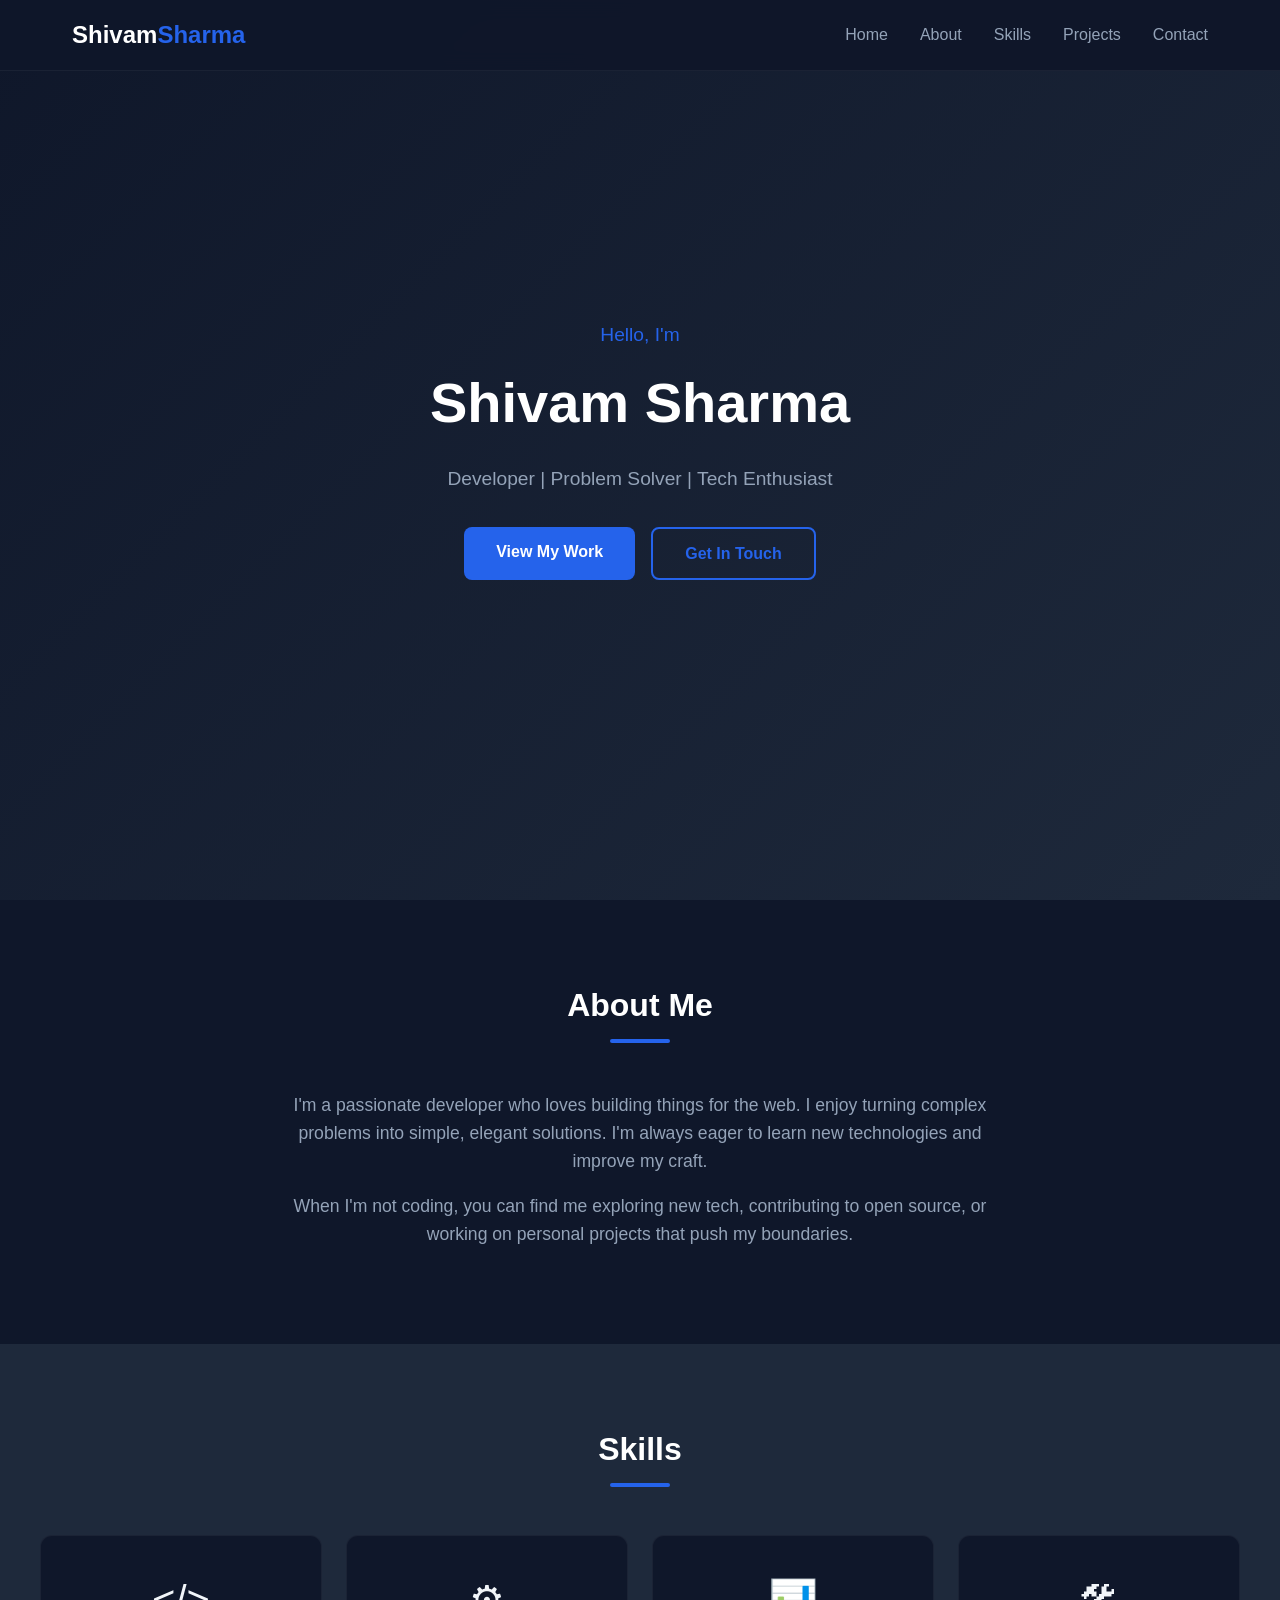
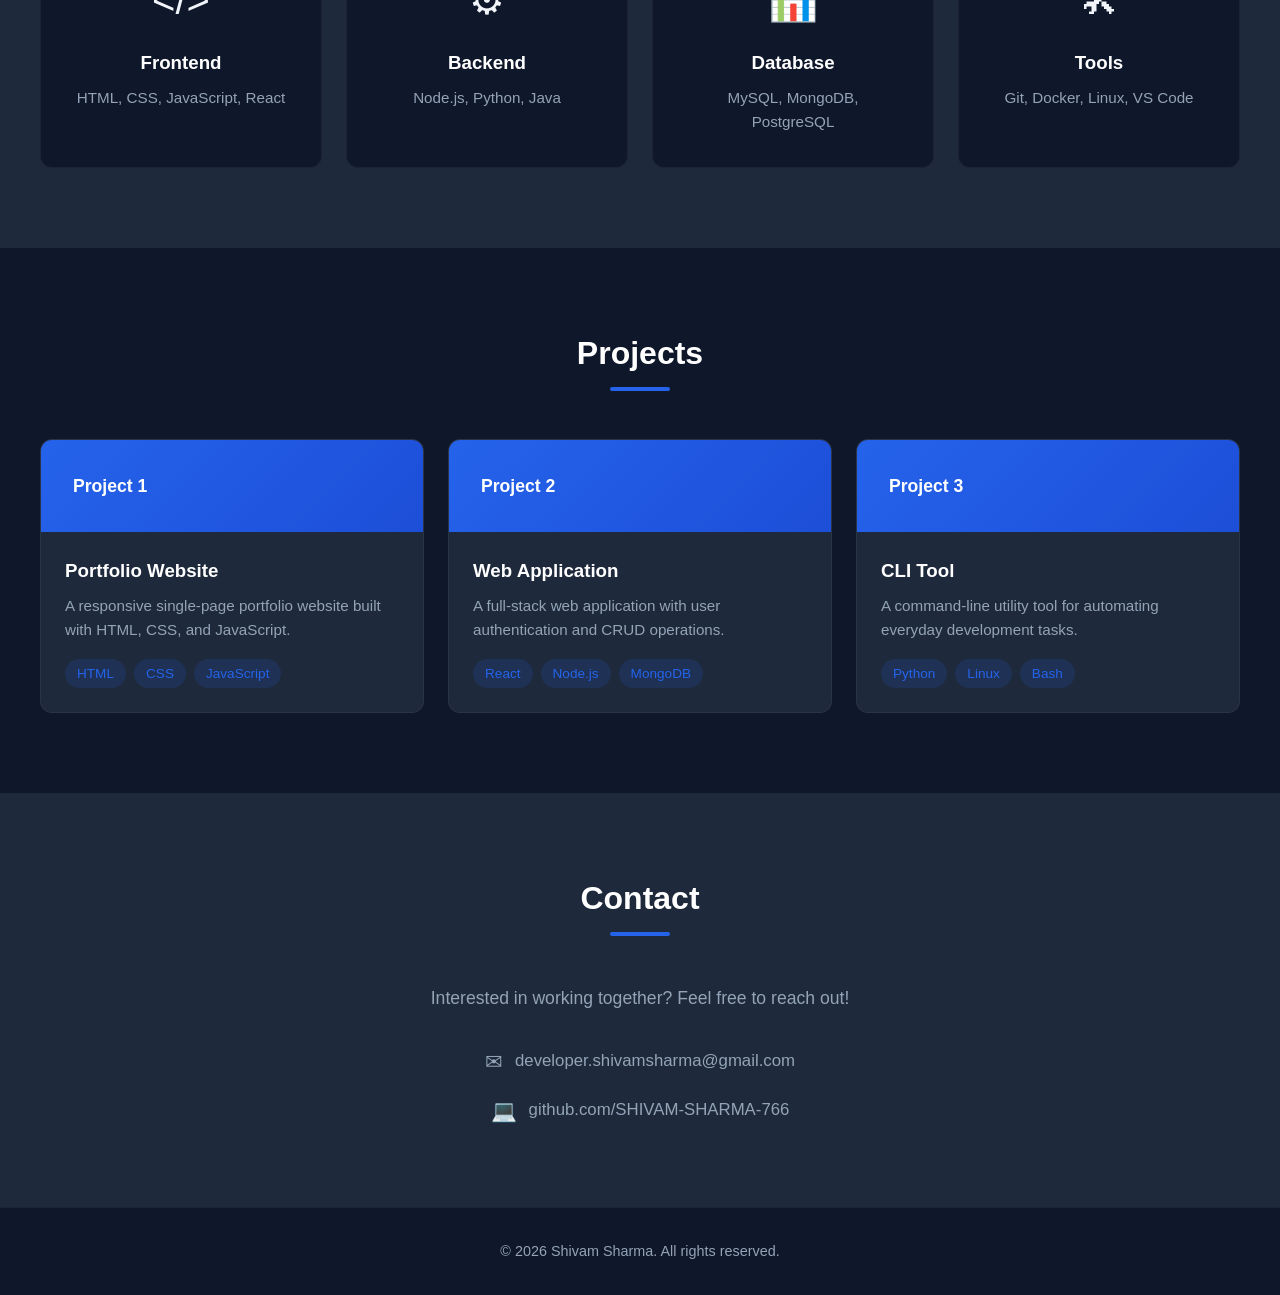
==== index.html @ 1dd0409d "Initial commit: static portfolio website" ====
<!DOCTYPE html>
<html lang="en">
<head>
    <meta charset="UTF-8">
    <meta name="viewport" content="width=device-width, initial-scale=1.0">
    <title>Shivam Sharma | Portfolio</title>
    <link rel="stylesheet" href="style.css">
</head>
<body>

    <!-- Navigation -->
    <nav id="navbar">
        <div class="nav-container">
            <a href="#home" class="logo">Shivam<span>Sharma</span></a>
            <ul class="nav-links">
                <li><a href="#home">Home</a></li>
                <li><a href="#about">About</a></li>
                <li><a href="#skills">Skills</a></li>
                <li><a href="#projects">Projects</a></li>
                <li><a href="#contact">Contact</a></li>
            </ul>
            <div class="hamburger" onclick="toggleMenu()">
                <span></span><span></span><span></span>
            </div>
        </div>
    </nav>

    <!-- Hero Section -->
    <section id="home" class="hero">
        <div class="hero-content">
            <p class="greeting">Hello, I'm</p>
            <h1>Shivam Sharma</h1>
            <p class="tagline">Developer | Problem Solver | Tech Enthusiast</p>
            <div class="hero-buttons">
                <a href="#projects" class="btn btn-primary">View My Work</a>
                <a href="#contact" class="btn btn-outline">Get In Touch</a>
            </div>
        </div>
    </section>

    <!-- About Section -->
    <section id="about" class="section">
        <div class="container">
            <h2 class="section-title">About Me</h2>
            <div class="about-content">
                <p>I'm a passionate developer who loves building things for the web. I enjoy turning complex problems into simple, elegant solutions. I'm always eager to learn new technologies and improve my craft.</p>
                <p>When I'm not coding, you can find me exploring new tech, contributing to open source, or working on personal projects that push my boundaries.</p>
            </div>
        </div>
    </section>

    <!-- Skills Section -->
    <section id="skills" class="section section-alt">
        <div class="container">
            <h2 class="section-title">Skills</h2>
            <div class="skills-grid">
                <div class="skill-card">
                    <div class="skill-icon">&#60;/&#62;</div>
                    <h3>Frontend</h3>
                    <p>HTML, CSS, JavaScript, React</p>
                </div>
                <div class="skill-card">
                    <div class="skill-icon">&#9881;</div>
                    <h3>Backend</h3>
                    <p>Node.js, Python, Java</p>
                </div>
                <div class="skill-card">
                    <div class="skill-icon">&#128202;</div>
                    <h3>Database</h3>
                    <p>MySQL, MongoDB, PostgreSQL</p>
                </div>
                <div class="skill-card">
                    <div class="skill-icon">&#128736;</div>
                    <h3>Tools</h3>
                    <p>Git, Docker, Linux, VS Code</p>
                </div>
            </div>
        </div>
    </section>

    <!-- Projects Section -->
    <section id="projects" class="section">
        <div class="container">
            <h2 class="section-title">Projects</h2>
            <div class="projects-grid">
                <div class="project-card">
                    <div class="project-header">Project 1</div>
                    <div class="project-body">
                        <h3>Portfolio Website</h3>
                        <p>A responsive single-page portfolio website built with HTML, CSS, and JavaScript.</p>
                        <div class="project-tags">
                            <span>HTML</span><span>CSS</span><span>JavaScript</span>
                        </div>
                    </div>
                </div>
                <div class="project-card">
                    <div class="project-header">Project 2</div>
                    <div class="project-body">
                        <h3>Web Application</h3>
                        <p>A full-stack web application with user authentication and CRUD operations.</p>
                        <div class="project-tags">
                            <span>React</span><span>Node.js</span><span>MongoDB</span>
                        </div>
                    </div>
                </div>
                <div class="project-card">
                    <div class="project-header">Project 3</div>
                    <div class="project-body">
                        <h3>CLI Tool</h3>
                        <p>A command-line utility tool for automating everyday development tasks.</p>
                        <div class="project-tags">
                            <span>Python</span><span>Linux</span><span>Bash</span>
                        </div>
                    </div>
                </div>
            </div>
        </div>
    </section>

    <!-- Contact Section -->
    <section id="contact" class="section section-alt">
        <div class="container">
            <h2 class="section-title">Contact</h2>
            <div class="contact-content">
                <p>Interested in working together? Feel free to reach out!</p>
                <div class="contact-links">
                    <a href="mailto:developer.shivamsharma@gmail.com" class="contact-item">
                        <span class="contact-icon">&#9993;</span>
                        <span>developer.shivamsharma@gmail.com</span>
                    </a>
                    <a href="https://github.com/SHIVAM-SHARMA-766" target="_blank" class="contact-item">
                        <span class="contact-icon">&#128187;</span>
                        <span>github.com/SHIVAM-SHARMA-766</span>
                    </a>
                </div>
            </div>
        </div>
    </section>

    <!-- Footer -->
    <footer>
        <p>&copy; 2026 Shivam Sharma. All rights reserved.</p>
    </footer>

    <script src="script.js"></script>
</body>
</html>
---- style.css ----
* {
    margin: 0;
    padding: 0;
    box-sizing: border-box;
}

:root {
    --primary: #2563eb;
    --primary-dark: #1d4ed8;
    --dark: #0f172a;
    --dark-light: #1e293b;
    --gray: #94a3b8;
    --light: #f1f5f9;
    --white: #ffffff;
}

html {
    scroll-behavior: smooth;
}

body {
    font-family: 'Segoe UI', Tahoma, Geneva, Verdana, sans-serif;
    background: var(--dark);
    color: var(--light);
    line-height: 1.6;
}

/* Navigation */
#navbar {
    position: fixed;
    top: 0;
    width: 100%;
    background: rgba(15, 23, 42, 0.95);
    backdrop-filter: blur(10px);
    z-index: 1000;
    border-bottom: 1px solid rgba(255, 255, 255, 0.05);
}

.nav-container {
    max-width: 1200px;
    margin: 0 auto;
    padding: 1rem 2rem;
    display: flex;
    justify-content: space-between;
    align-items: center;
}

.logo {
    font-size: 1.5rem;
    font-weight: 700;
    color: var(--white);
    text-decoration: none;
}

.logo span {
    color: var(--primary);
}

.nav-links {
    display: flex;
    list-style: none;
    gap: 2rem;
}

.nav-links a {
    color: var(--gray);
    text-decoration: none;
    font-weight: 500;
    transition: color 0.3s;
}

.nav-links a:hover {
    color: var(--primary);
}

.hamburger {
    display: none;
    flex-direction: column;
    gap: 5px;
    cursor: pointer;
}

.hamburger span {
    width: 25px;
    height: 3px;
    background: var(--white);
    border-radius: 2px;
    transition: 0.3s;
}

/* Hero */
.hero {
    min-height: 100vh;
    display: flex;
    align-items: center;
    justify-content: center;
    text-align: center;
    padding: 2rem;
    background: linear-gradient(135deg, var(--dark) 0%, var(--dark-light) 100%);
}

.hero-content .greeting {
    font-size: 1.2rem;
    color: var(--primary);
    margin-bottom: 0.5rem;
}

.hero-content h1 {
    font-size: 3.5rem;
    font-weight: 800;
    color: var(--white);
    margin-bottom: 1rem;
}

.hero-content .tagline {
    font-size: 1.2rem;
    color: var(--gray);
    margin-bottom: 2rem;
}

.hero-buttons {
    display: flex;
    gap: 1rem;
    justify-content: center;
    flex-wrap: wrap;
}

.btn {
    padding: 0.75rem 2rem;
    border-radius: 8px;
    text-decoration: none;
    font-weight: 600;
    transition: all 0.3s;
    display: inline-block;
}

.btn-primary {
    background: var(--primary);
    color: var(--white);
}

.btn-primary:hover {
    background: var(--primary-dark);
    transform: translateY(-2px);
}

.btn-outline {
    border: 2px solid var(--primary);
    color: var(--primary);
}

.btn-outline:hover {
    background: var(--primary);
    color: var(--white);
    transform: translateY(-2px);
}

/* Sections */
.section {
    padding: 5rem 2rem;
}

.section-alt {
    background: var(--dark-light);
}

.container {
    max-width: 1200px;
    margin: 0 auto;
}

.section-title {
    font-size: 2rem;
    font-weight: 700;
    text-align: center;
    margin-bottom: 3rem;
    color: var(--white);
}

.section-title::after {
    content: '';
    display: block;
    width: 60px;
    height: 4px;
    background: var(--primary);
    margin: 0.5rem auto 0;
    border-radius: 2px;
}

/* About */
.about-content {
    max-width: 700px;
    margin: 0 auto;
    text-align: center;
}

.about-content p {
    color: var(--gray);
    margin-bottom: 1rem;
    font-size: 1.1rem;
}

/* Skills */
.skills-grid {
    display: grid;
    grid-template-columns: repeat(auto-fit, minmax(220px, 1fr));
    gap: 1.5rem;
}

.skill-card {
    background: var(--dark);
    border: 1px solid rgba(255, 255, 255, 0.05);
    border-radius: 12px;
    padding: 2rem;
    text-align: center;
    transition: transform 0.3s, border-color 0.3s;
}

.skill-card:hover {
    transform: translateY(-5px);
    border-color: var(--primary);
}

.skill-icon {
    font-size: 2.5rem;
    margin-bottom: 1rem;
}

.skill-card h3 {
    color: var(--white);
    margin-bottom: 0.5rem;
}

.skill-card p {
    color: var(--gray);
    font-size: 0.95rem;
}

/* Projects */
.projects-grid {
    display: grid;
    grid-template-columns: repeat(auto-fit, minmax(300px, 1fr));
    gap: 1.5rem;
}

.project-card {
    background: var(--dark-light);
    border: 1px solid rgba(255, 255, 255, 0.05);
    border-radius: 12px;
    overflow: hidden;
    transition: transform 0.3s, border-color 0.3s;
}

.project-card:hover {
    transform: translateY(-5px);
    border-color: var(--primary);
}

.project-header {
    background: linear-gradient(135deg, var(--primary), var(--primary-dark));
    padding: 2rem;
    font-size: 1.1rem;
    font-weight: 600;
    color: var(--white);
}

.project-body {
    padding: 1.5rem;
}

.project-body h3 {
    color: var(--white);
    margin-bottom: 0.5rem;
}

.project-body p {
    color: var(--gray);
    font-size: 0.95rem;
    margin-bottom: 1rem;
}

.project-tags {
    display: flex;
    gap: 0.5rem;
    flex-wrap: wrap;
}

.project-tags span {
    background: rgba(37, 99, 235, 0.15);
    color: var(--primary);
    padding: 0.25rem 0.75rem;
    border-radius: 20px;
    font-size: 0.85rem;
}

/* Contact */
.contact-content {
    text-align: center;
}

.contact-content > p {
    color: var(--gray);
    font-size: 1.1rem;
    margin-bottom: 2rem;
}

.contact-links {
    display: flex;
    flex-direction: column;
    align-items: center;
    gap: 1rem;
}

.contact-item {
    display: flex;
    align-items: center;
    gap: 0.75rem;
    color: var(--gray);
    text-decoration: none;
    font-size: 1.05rem;
    transition: color 0.3s;
}

.contact-item:hover {
    color: var(--primary);
}

.contact-icon {
    font-size: 1.3rem;
}

/* Footer */
footer {
    text-align: center;
    padding: 2rem;
    border-top: 1px solid rgba(255, 255, 255, 0.05);
    color: var(--gray);
    font-size: 0.9rem;
}

/* Mobile */
@media (max-width: 768px) {
    .hamburger {
        display: flex;
    }

    .nav-links {
        display: none;
        position: absolute;
        top: 100%;
        left: 0;
        width: 100%;
        background: var(--dark);
        flex-direction: column;
        padding: 1rem 2rem;
        gap: 1rem;
        border-bottom: 1px solid rgba(255, 255, 255, 0.05);
    }

    .nav-links.active {
        display: flex;
    }

    .hero-content h1 {
        font-size: 2.5rem;
    }
}
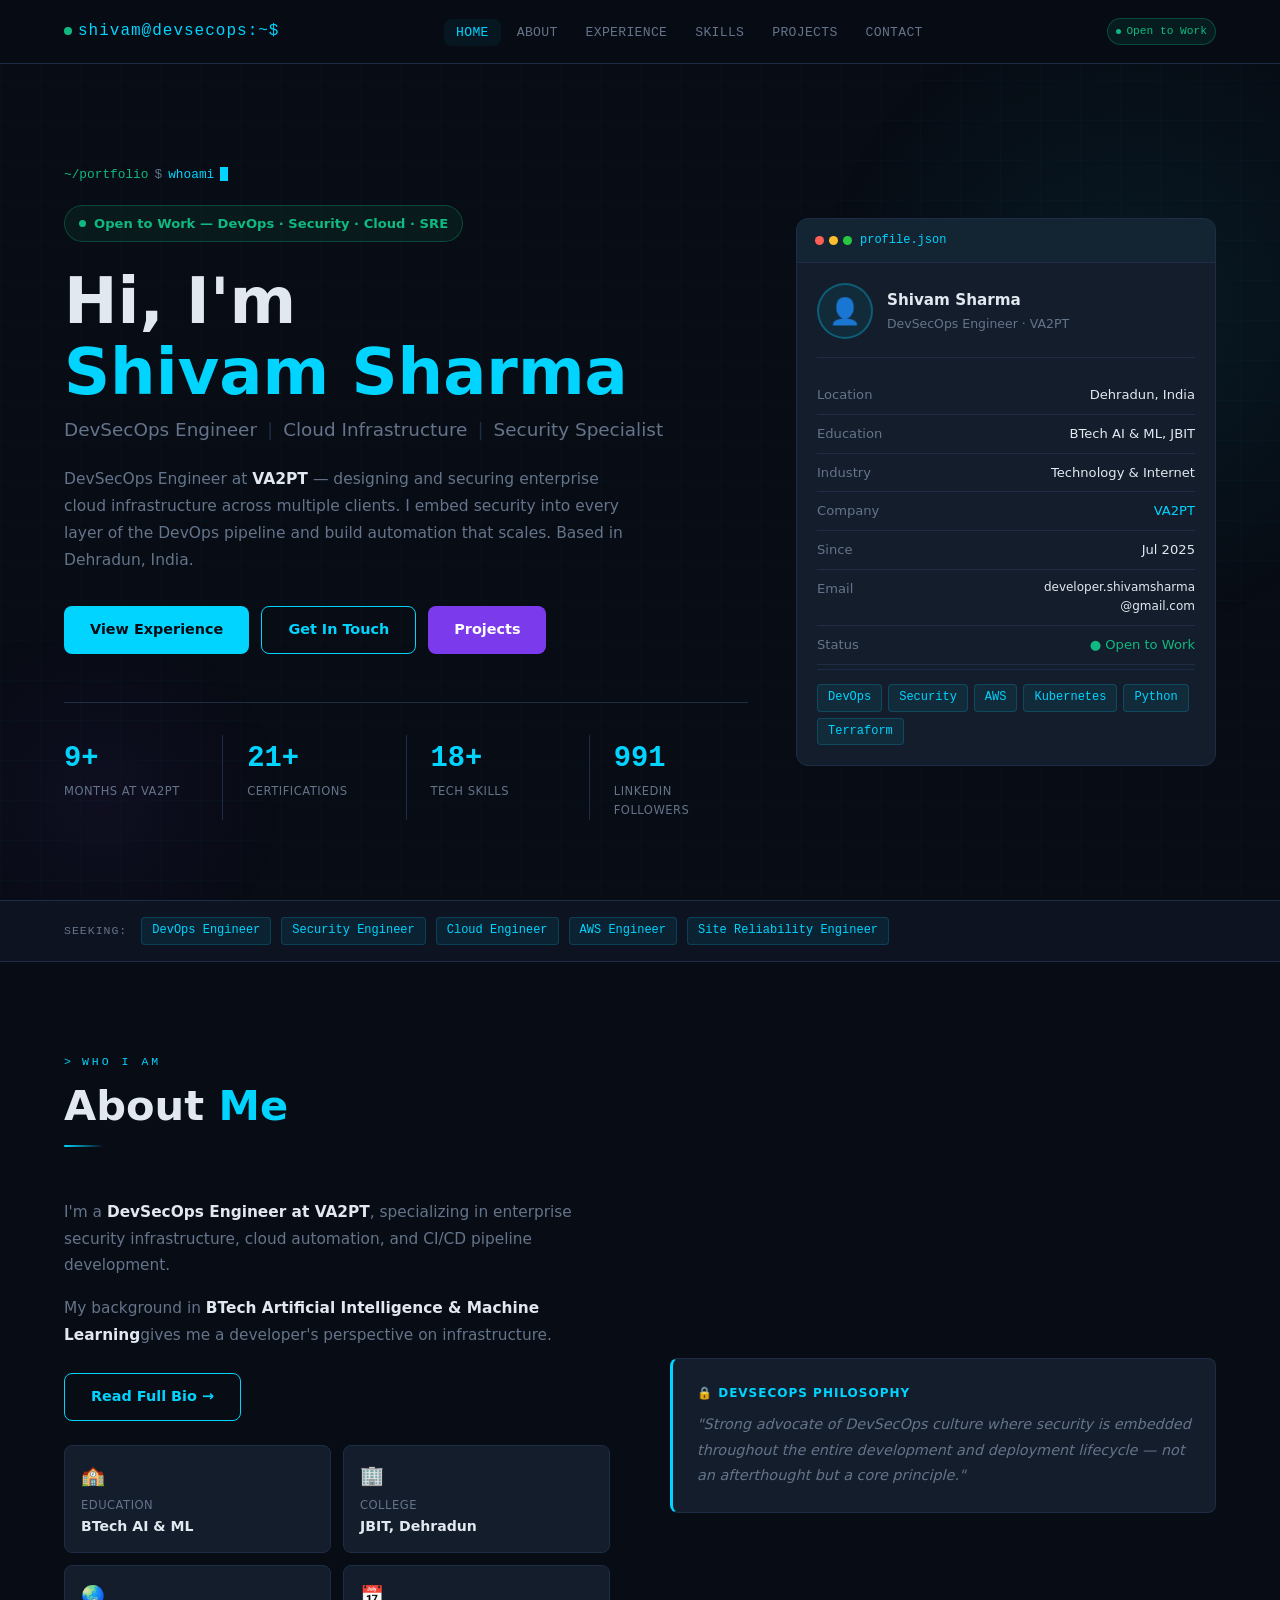
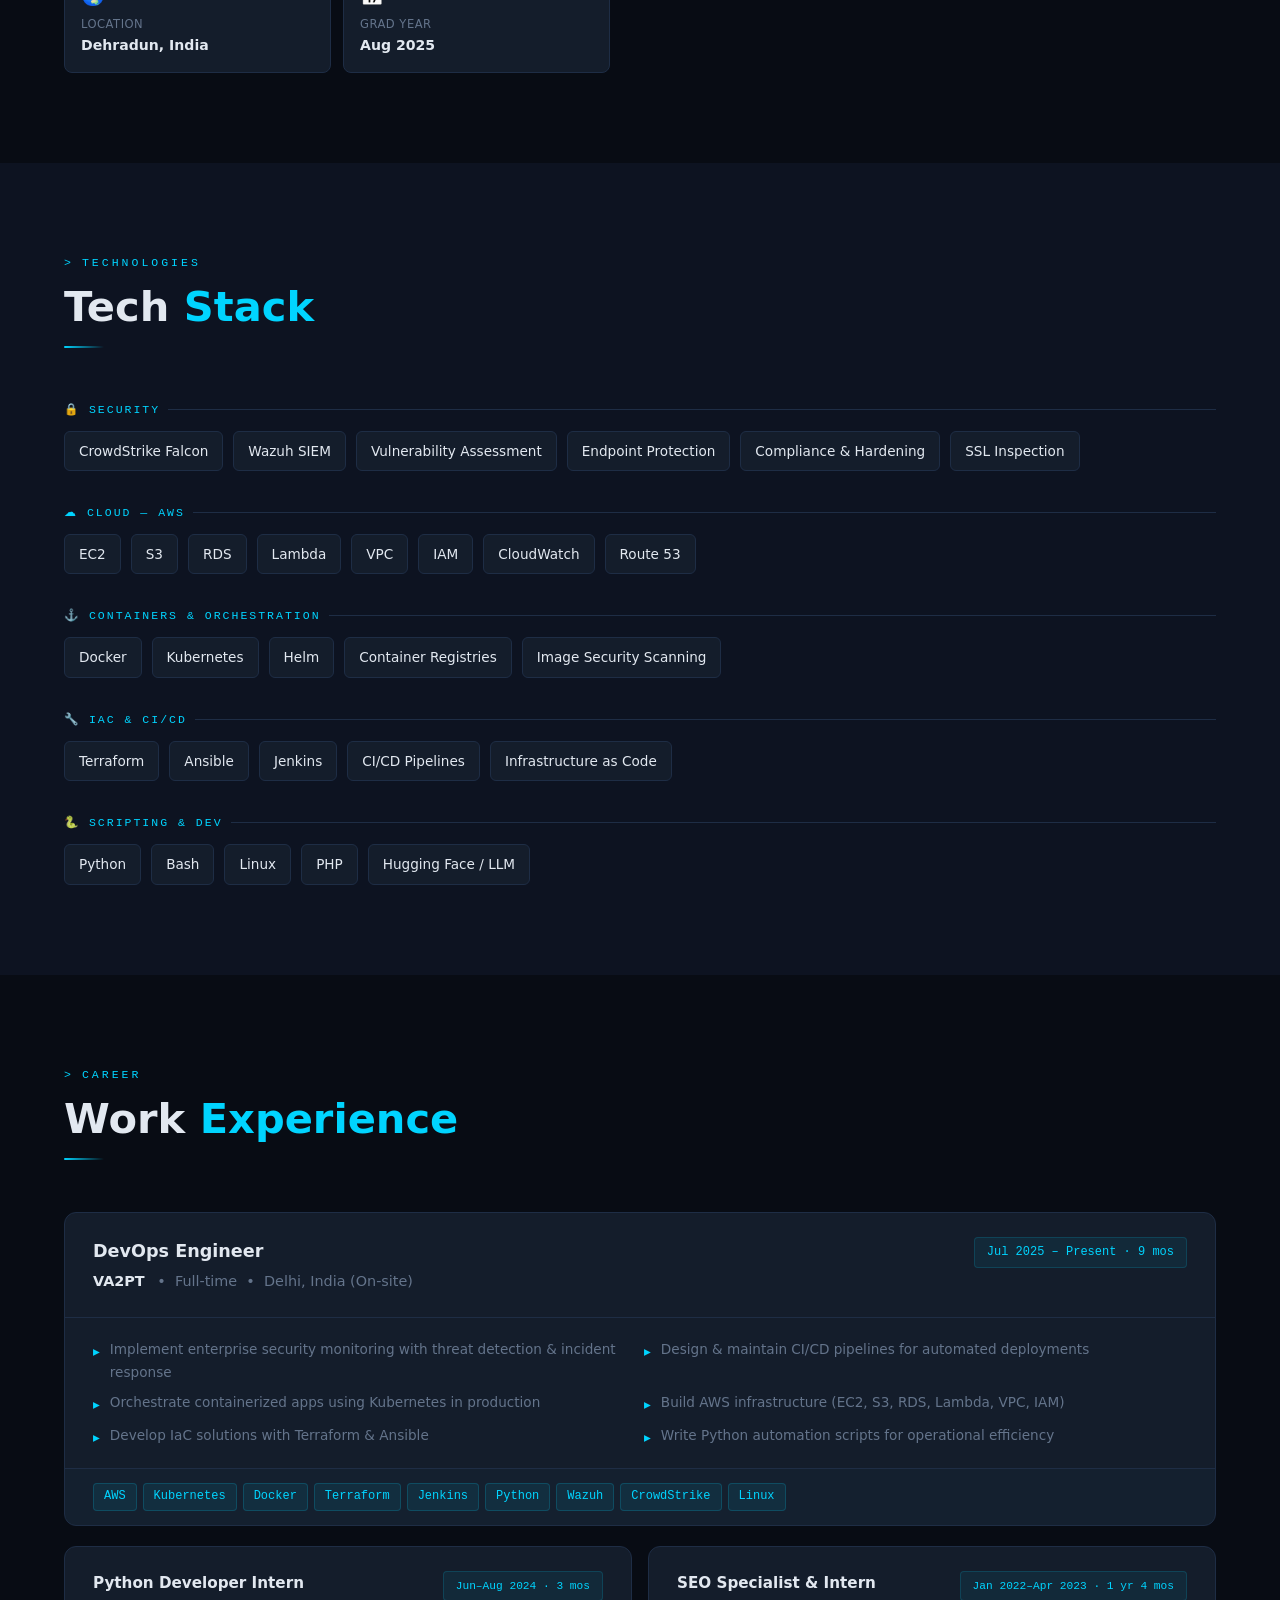
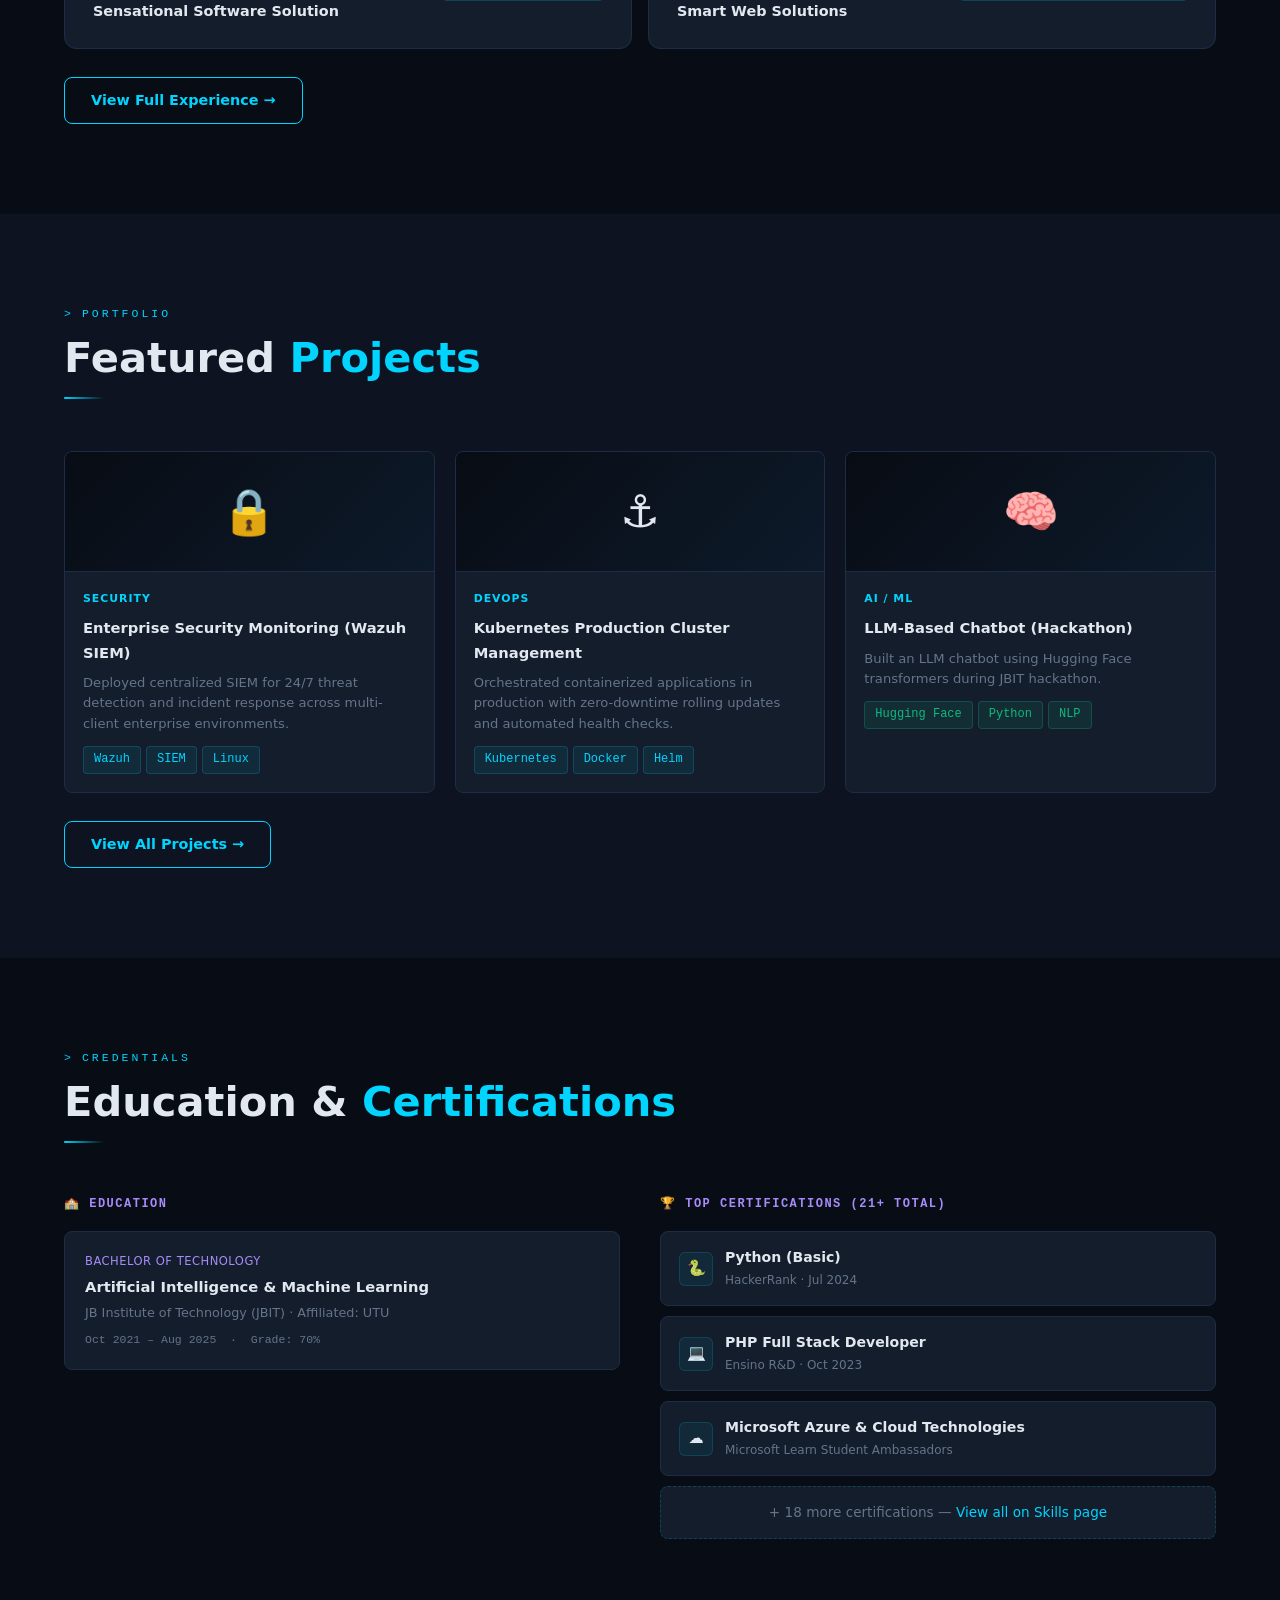
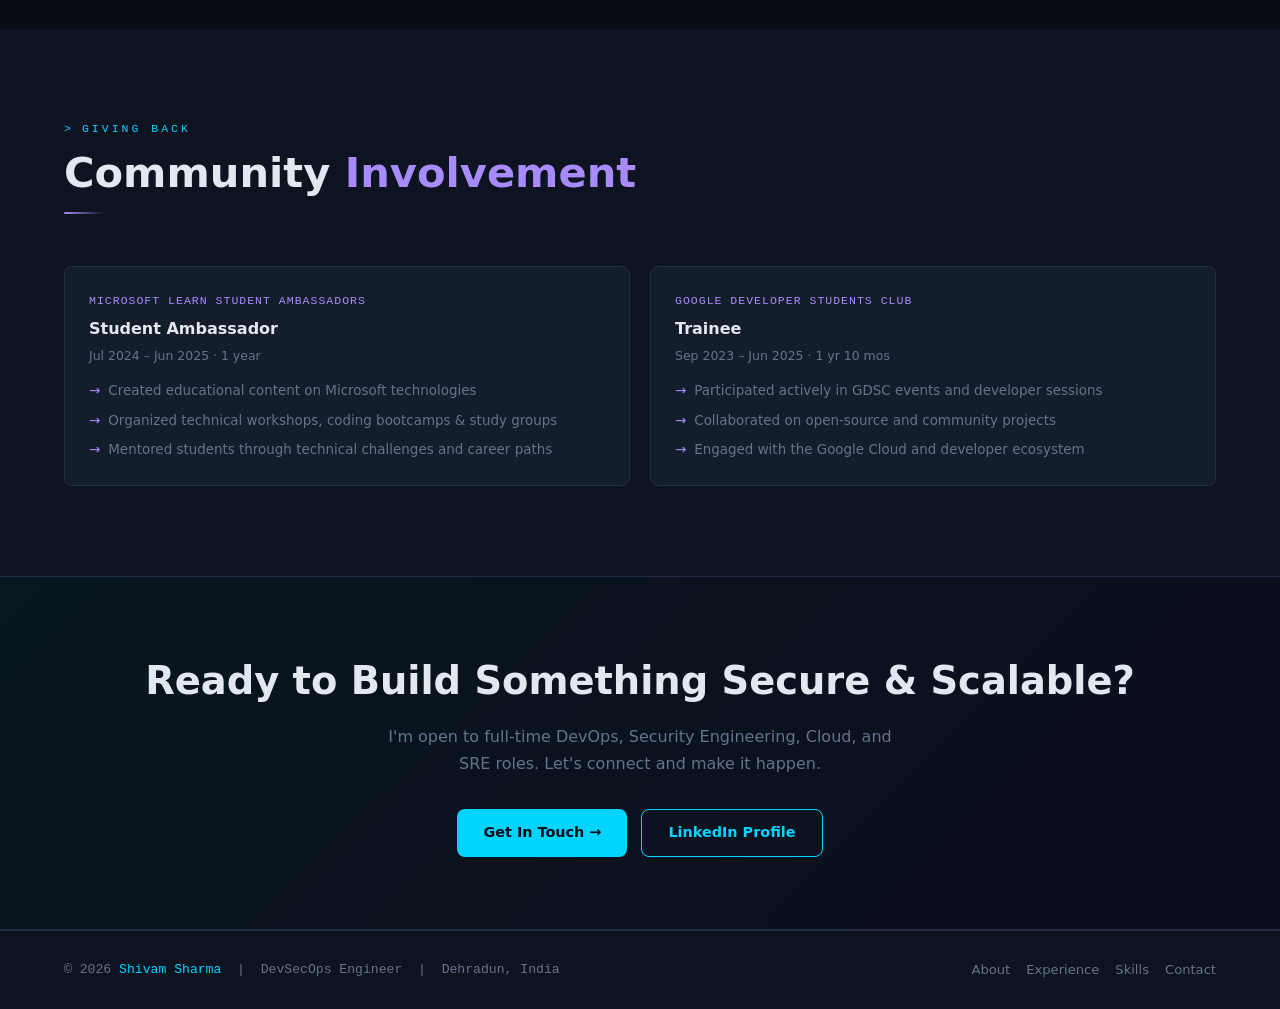
==== commit 0b80157e: "Updates" ====
--- a/index.html
+++ b/index.html
@@ -1,147 +1 @@
-<!DOCTYPE html>
-<html lang="en">
-<head>
-    <meta charset="UTF-8">
-    <meta name="viewport" content="width=device-width, initial-scale=1.0">
-    <title>Shivam Sharma | Portfolio</title>
-    <link rel="stylesheet" href="style.css">
-</head>
-<body>
-
-    <!-- Navigation -->
-    <nav id="navbar">
-        <div class="nav-container">
-            <a href="#home" class="logo">Shivam<span>Sharma</span></a>
-            <ul class="nav-links">
-                <li><a href="#home">Home</a></li>
-                <li><a href="#about">About</a></li>
-                <li><a href="#skills">Skills</a></li>
-                <li><a href="#projects">Projects</a></li>
-                <li><a href="#contact">Contact</a></li>
-            </ul>
-            <div class="hamburger" onclick="toggleMenu()">
-                <span></span><span></span><span></span>
-            </div>
-        </div>
-    </nav>
-
-    <!-- Hero Section -->
-    <section id="home" class="hero">
-        <div class="hero-content">
-            <p class="greeting">Hello, I'm</p>
-            <h1>Shivam Sharma</h1>
-            <p class="tagline">Developer | Problem Solver | Tech Enthusiast</p>
-            <div class="hero-buttons">
-                <a href="#projects" class="btn btn-primary">View My Work</a>
-                <a href="#contact" class="btn btn-outline">Get In Touch</a>
-            </div>
-        </div>
-    </section>
-
-    <!-- About Section -->
-    <section id="about" class="section">
-        <div class="container">
-            <h2 class="section-title">About Me</h2>
-            <div class="about-content">
-                <p>I'm a passionate developer who loves building things for the web. I enjoy turning complex problems into simple, elegant solutions. I'm always eager to learn new technologies and improve my craft.</p>
-                <p>When I'm not coding, you can find me exploring new tech, contributing to open source, or working on personal projects that push my boundaries.</p>
-            </div>
-        </div>
-    </section>
-
-    <!-- Skills Section -->
-    <section id="skills" class="section section-alt">
-        <div class="container">
-            <h2 class="section-title">Skills</h2>
-            <div class="skills-grid">
-                <div class="skill-card">
-                    <div class="skill-icon">&#60;/&#62;</div>
-                    <h3>Frontend</h3>
-                    <p>HTML, CSS, JavaScript, React</p>
-                </div>
-                <div class="skill-card">
-                    <div class="skill-icon">&#9881;</div>
-                    <h3>Backend</h3>
-                    <p>Node.js, Python, Java</p>
-                </div>
-                <div class="skill-card">
-                    <div class="skill-icon">&#128202;</div>
-                    <h3>Database</h3>
-                    <p>MySQL, MongoDB, PostgreSQL</p>
-                </div>
-                <div class="skill-card">
-                    <div class="skill-icon">&#128736;</div>
-                    <h3>Tools</h3>
-                    <p>Git, Docker, Linux, VS Code</p>
-                </div>
-            </div>
-        </div>
-    </section>
-
-    <!-- Projects Section -->
-    <section id="projects" class="section">
-        <div class="container">
-            <h2 class="section-title">Projects</h2>
-            <div class="projects-grid">
-                <div class="project-card">
-                    <div class="project-header">Project 1</div>
-                    <div class="project-body">
-                        <h3>Portfolio Website</h3>
-                        <p>A responsive single-page portfolio website built with HTML, CSS, and JavaScript.</p>
-                        <div class="project-tags">
-                            <span>HTML</span><span>CSS</span><span>JavaScript</span>
-                        </div>
-                    </div>
-                </div>
-                <div class="project-card">
-                    <div class="project-header">Project 2</div>
-                    <div class="project-body">
-                        <h3>Web Application</h3>
-                        <p>A full-stack web application with user authentication and CRUD operations.</p>
-                        <div class="project-tags">
-                            <span>React</span><span>Node.js</span><span>MongoDB</span>
-                        </div>
-                    </div>
-                </div>
-                <div class="project-card">
-                    <div class="project-header">Project 3</div>
-                    <div class="project-body">
-                        <h3>CLI Tool</h3>
-                        <p>A command-line utility tool for automating everyday development tasks.</p>
-                        <div class="project-tags">
-                            <span>Python</span><span>Linux</span><span>Bash</span>
-                        </div>
-                    </div>
-                </div>
-            </div>
-        </div>
-    </section>
-
-    <!-- Contact Section -->
-    <section id="contact" class="section section-alt">
-        <div class="container">
-            <h2 class="section-title">Contact</h2>
-            <div class="contact-content">
-                <p>Interested in working together? Feel free to reach out!</p>
-                <div class="contact-links">
-                    <a href="mailto:developer.shivamsharma@gmail.com" class="contact-item">
-                        <span class="contact-icon">&#9993;</span>
-                        <span>developer.shivamsharma@gmail.com</span>
-                    </a>
-                    <a href="https://github.com/SHIVAM-SHARMA-766" target="_blank" class="contact-item">
-                        <span class="contact-icon">&#128187;</span>
-                        <span>github.com/SHIVAM-SHARMA-766</span>
-                    </a>
-                </div>
-            </div>
-        </div>
-    </section>
-
-    <!-- Footer -->
-    <footer>
-        <p>&copy; 2026 Shivam Sharma. All rights reserved.</p>
-    </footer>
-
-    <script src="script.js"></script>
-</body>
-</html>
+<!doctype html><html lang="en"><head><meta charset="utf-8"/><link rel="icon" href="/favicon.ico"/><meta name="viewport" content="width=device-width,initial-scale=1"/><meta name="theme-color" content="#000000"/><meta name="description" content="Web site created using create-react-app"/><link rel="apple-touch-icon" href="/logo192.png"/><link rel="manifest" href="/manifest.json"/><title>React App</title><script defer="defer" src="/static/js/main.df56a4cb.js"></script><link href="/static/css/main.07ab965f.css" rel="stylesheet"></head><body><noscript>You need to enable JavaScript to run this app.</noscript><div id="root"></div></body></html>
--- a/static/css/main.07ab965f.css
+++ b/static/css/main.07ab965f.css
@@ -0,0 +1,2 @@
+.navbar{-webkit-backdrop-filter:blur(12px);backdrop-filter:blur(12px);background:#080c14e6;border-bottom:1px solid var(--border);height:64px;justify-content:space-between;left:0;padding:0 5%;position:fixed;right:0;top:0;z-index:1000}.nav-logo,.navbar{align-items:center;display:flex}.nav-logo{color:var(--cyan);font-family:var(--mono);font-size:1rem;gap:6px;letter-spacing:1px}.nav-logo-dot{animation:blink 1.5s infinite;background:var(--green);border-radius:50%;height:8px;width:8px}.nav-links{align-items:center;display:flex;gap:4px;list-style:none}.nav-links a{border-radius:var(--radius);color:var(--text-muted);font-family:var(--mono);font-size:.82rem;font-weight:500;letter-spacing:.3px;padding:6px 12px;text-decoration:none;text-transform:uppercase;transition:all .2s}.nav-links a.active,.nav-links a:hover{background:#00d4ff0f;color:var(--cyan)}.nav-badge{align-items:center;background:#10b9811a;border:1px solid #10b9814d;border-radius:20px;color:var(--green);display:inline-flex;font-family:var(--mono);font-size:.7rem;gap:5px;margin-left:8px;padding:3px 8px}.nav-badge-dot{animation:blink 1.5s infinite;background:var(--green);border-radius:50%;height:5px;width:5px}.nav-burger{background:none;border:none;cursor:pointer;display:none;flex-direction:column;flex-shrink:0;height:18px;justify-content:space-between;padding:0;width:24px;z-index:1002}.nav-burger span{background:var(--cyan);border-radius:2px;display:block;height:2px;transition:all .3s ease;width:100%}.nav-burger.open span:first-child{transform:rotate(45deg) translate(5px,5px)}.nav-burger.open span:nth-child(2){opacity:0;transform:scaleX(0)}.nav-burger.open span:nth-child(3){transform:rotate(-45deg) translate(5px,-5px)}.mobile-nav{-webkit-backdrop-filter:blur(16px);backdrop-filter:blur(16px);background:#080c14fa;border-bottom:1px solid var(--border);display:none;flex-direction:column;left:0;padding:8px 4% 20px;position:fixed;right:0;top:64px;z-index:999}.mobile-nav.open{display:flex}.mobile-nav ul{list-style:none}.mobile-nav ul li a{border-bottom:1px solid var(--border);border-radius:var(--radius);color:var(--text-muted);display:block;font-family:var(--mono);font-size:.95rem;padding:13px 16px;text-decoration:none;transition:all .2s}.mobile-nav ul li:last-child a{border-bottom:none}.mobile-nav ul li a.active,.mobile-nav ul li a:hover{background:#00d4ff0f;color:var(--cyan)}.mobile-nav-footer{align-items:center;border-top:1px solid var(--border);display:flex;gap:8px;margin-top:14px;padding-top:14px}.mobile-nav-badge{align-items:center;background:#10b9811a;border:1px solid #10b9814d;border-radius:20px;color:var(--green);display:inline-flex;font-family:var(--mono);font-size:.78rem;gap:6px;padding:7px 14px}@media (max-width:768px){.navbar{padding:0 4%}.nav-badge,.nav-links{display:none}.nav-burger{display:flex}}.site-footer{align-items:center;background:var(--bg2);border-top:1px solid var(--border);display:flex;flex-wrap:wrap;gap:12px;justify-content:space-between;padding:28px 5%}.footer-copy{color:var(--text-muted);font-family:var(--mono);font-size:.82rem}.footer-copy span{color:var(--cyan)}.footer-links{display:flex;gap:16px}.footer-links a{color:var(--text-muted);font-size:.82rem;text-decoration:none}.footer-links a:hover{color:var(--cyan)}@media (max-width:768px){.site-footer{align-items:flex-start;flex-direction:column;gap:12px;padding:24px 4%}.footer-links{flex-wrap:wrap;gap:12px}}.hero{grid-gap:48px;align-items:center;display:grid;gap:48px;grid-template-columns:1fr 420px;min-height:calc(100vh - 64px);overflow:hidden;padding:80px 5% 60px;position:relative}.hero-glow{background:radial-gradient(circle,#00d4ff12 0,#0000 65%);height:700px;right:-200px;top:-100px;width:700px}.hero-glow,.hero-glow-2{pointer-events:none;position:absolute}.hero-glow-2{background:radial-gradient(circle,#7c3aed0f 0,#0000 65%);bottom:-100px;height:400px;left:-100px;width:400px}.hero-left{position:relative;z-index:1}.hero-terminal{align-items:center;color:var(--text-muted);display:flex;font-family:var(--mono);font-size:.8rem;gap:6px;margin-bottom:20px}.hero-terminal .prompt{color:var(--green)}.hero-terminal .cmd{color:var(--cyan)}.cursor{animation:blink 1s infinite;background:var(--cyan);display:inline-block;height:14px;vertical-align:middle;width:8px}.open-to-work{align-items:center;background:#10b98114;border:1px solid #10b9814d;border-radius:20px;color:var(--green);display:inline-flex;font-size:.82rem;font-weight:600;gap:8px;margin-bottom:24px;padding:7px 14px}.otw-dot{animation:blink 1.5s infinite;background:var(--green);border-radius:50%;height:7px;width:7px}.hero-name{font-size:clamp(2.6rem,5vw,4rem);font-weight:900;line-height:1.1;margin-bottom:8px}.hero-name .accent{color:var(--cyan)}.hero-role{align-items:center;color:var(--text-muted);display:flex;flex-wrap:wrap;font-size:clamp(.95rem,1.8vw,1.15rem);gap:10px;margin-bottom:20px}.role-sep{color:var(--border)}.hero-desc{color:var(--text-muted);font-size:.97rem;line-height:1.75;margin-bottom:32px;max-width:560px}.hero-btns{gap:12px;margin-bottom:48px}.hero-btns,.hero-stats{display:flex;flex-wrap:wrap}.hero-stats{border-top:1px solid var(--border);gap:0;padding-top:32px}.stat{border-right:1px solid var(--border);flex:1 1;margin-right:24px;min-width:90px;padding:0 24px 0 0}.stat:last-child{border-right:none;margin-right:0;padding-right:0}.stat-num{color:var(--cyan);font-family:var(--mono);font-size:1.8rem;font-weight:900}.stat-lbl{color:var(--text-muted);font-size:.72rem;letter-spacing:.5px;text-transform:uppercase}.hero-card{background:var(--bg3);border:1px solid var(--border);border-radius:12px;overflow:hidden;position:relative;z-index:1}.hero-card-header{align-items:center;background:#00d4ff0a;border-bottom:1px solid var(--border);color:var(--cyan);display:flex;font-family:var(--mono);font-size:.75rem;gap:8px;padding:12px 18px}.hero-card-dots{display:flex;gap:5px}.hero-card-dot{border-radius:50%;height:9px;width:9px}.hero-card-body{padding:20px}.profile-row{border-bottom:1px solid var(--border);gap:14px;margin-bottom:18px;padding-bottom:18px}.profile-avatar,.profile-row{align-items:center;display:flex}.profile-avatar{background:#00d4ff14;border:2px solid #00d4ff4d;border-radius:50%;flex-shrink:0;font-size:1.6rem;height:56px;justify-content:center;width:56px}.profile-name{font-size:.95rem;font-weight:700}.profile-title{color:var(--text-muted);font-size:.78rem}.info-line{border-bottom:1px solid var(--border);display:flex;font-size:.82rem;justify-content:space-between;padding:8px 0}.info-line:last-child{border-bottom:none}.info-line-k{color:var(--text-muted)}.info-line-v{color:var(--text);font-weight:500;text-align:right}.info-line-v.green{color:var(--green)}.info-line-v.cyan{color:var(--cyan)}.hero-card-tags{gap:6px;margin-top:4px;padding-top:14px}.hero-card-tags,.roles-strip{border-top:1px solid var(--border);display:flex;flex-wrap:wrap}.roles-strip{align-items:center;background:var(--bg2);border-bottom:1px solid var(--border);gap:10px;padding:16px 5%}.roles-strip-label{color:var(--text-muted);font-family:var(--mono);font-size:.72rem;letter-spacing:1px;margin-right:4px;text-transform:uppercase}.about-preview{background:var(--bg);padding:90px 5%}.about-preview-grid{grid-gap:60px;align-items:center;display:grid;gap:60px;grid-template-columns:1fr 1fr}.about-preview-text p{color:var(--text-muted);font-size:.96rem;line-height:1.75;margin-bottom:16px}.about-highlights{grid-gap:12px;display:grid;gap:12px;grid-template-columns:1fr 1fr;margin-top:24px}.ah-item{background:var(--bg3);border:1px solid var(--border);border-radius:var(--radius);padding:14px 16px;transition:border-color .2s}.ah-item:hover{border-color:#00d4ff4d}.ah-icon{font-size:1.2rem;margin-bottom:4px}.ah-label{color:var(--text-muted);font-size:.72rem;letter-spacing:.5px;text-transform:uppercase}.ah-val{color:var(--text);font-size:.88rem;font-weight:700}.about-preview-philosophy{background:var(--bg3);border:1px solid var(--border);border-left:3px solid var(--cyan);border-radius:var(--radius);color:var(--text-muted);font-size:.9rem;font-style:italic;line-height:1.75;padding:24px}.about-preview-philosophy strong{color:var(--cyan);display:block;font-size:.75rem;font-style:normal;letter-spacing:1px;margin-bottom:8px;text-transform:uppercase}.techstack{background:var(--bg2);padding:90px 5%}.tech-categories{display:flex;flex-direction:column;gap:32px}.tech-cat-label{align-items:center;color:var(--cyan);display:flex;font-family:var(--mono);font-size:.72rem;gap:8px;letter-spacing:2px;margin-bottom:12px;text-transform:uppercase}.tech-cat-label:after{background:var(--border);content:"";flex:1 1;height:1px}.tech-pills{display:flex;flex-wrap:wrap;gap:10px}.tech-pill{align-items:center;background:var(--bg3);border:1px solid var(--border);border-radius:6px;cursor:default;display:flex;font-size:.85rem;font-weight:500;gap:8px;padding:8px 14px;transition:border-color .2s,transform .2s,box-shadow .2s}.tech-pill:hover{border-color:#00d4ff4d;box-shadow:0 4px 16px #0003;transform:translateY(-2px)}.exp-preview{background:var(--bg);padding:90px 5%}.exp-preview-card{background:var(--bg3);border:1px solid var(--border);border-radius:12px;margin-bottom:20px;overflow:hidden;transition:border-color .25s}.exp-preview-card:hover{border-color:#00d4ff4d}.exp-card-top{align-items:flex-start;border-bottom:1px solid var(--border);display:flex;flex-wrap:wrap;gap:16px;justify-content:space-between;padding:24px 28px}.exp-card-role{font-size:1.1rem;font-weight:800;margin-bottom:4px}.exp-card-company{align-items:center;color:var(--text-muted);display:flex;flex-wrap:wrap;font-size:.9rem;gap:8px}.exp-card-date{background:#00d4ff12;border:1px solid #00d4ff26;border-radius:4px;color:var(--cyan);font-family:var(--mono);font-size:.75rem;padding:5px 12px;white-space:nowrap}.exp-card-body{grid-gap:8px;display:grid;gap:8px;grid-template-columns:1fr 1fr;padding:20px 28px}.exp-bullet{align-items:flex-start;color:var(--text-muted);display:flex;font-size:.85rem;gap:10px}.exp-bullet:before{color:var(--cyan);content:"\25B8";flex-shrink:0;margin-top:2px}.exp-card-footer{background:#00d4ff05;border-top:1px solid var(--border);display:flex;flex-wrap:wrap;gap:6px;padding:14px 28px}.proj-preview{background:var(--bg2);padding:90px 5%}.proj-preview-grid{grid-gap:20px;display:grid;gap:20px;grid-template-columns:repeat(3,1fr)}.pp-card{background:var(--bg3);border:1px solid var(--border);border-radius:var(--radius);overflow:hidden;transition:border-color .25s,transform .25s}.pp-card:hover{border-color:#00d4ff4d;transform:translateY(-4px)}.pp-banner{align-items:center;background:linear-gradient(135deg,#080c14,#0d1a2a);border-bottom:1px solid var(--border);display:flex;font-size:2.8rem;height:120px;justify-content:center}.pp-body{padding:18px}.pp-badge{color:var(--cyan);font-size:.68rem;letter-spacing:1px;text-transform:uppercase}.pp-badge,.pp-title{font-weight:700;margin-bottom:8px}.pp-title{font-size:.92rem}.pp-desc{color:var(--text-muted);font-size:.82rem;line-height:1.55;margin-bottom:12px}.pp-tags{display:flex;flex-wrap:wrap;gap:5px}.edu-certs{background:var(--bg);padding:90px 5%}.edu-certs-grid{grid-gap:40px;display:grid;gap:40px;grid-template-columns:1fr 1fr}.edu-block-title{color:var(--purple-lt);font-family:var(--mono);font-size:.75rem;font-weight:700;letter-spacing:1.5px;margin-bottom:16px;text-transform:uppercase}.edu-item{background:var(--bg3);border:1px solid var(--border);border-radius:var(--radius);margin-bottom:12px;padding:20px;transition:border-color .2s}.edu-item:hover{border-color:#7c3aed4d}.edu-item-degree{color:var(--purple-lt);font-size:.72rem;letter-spacing:.5px;margin-bottom:4px;text-transform:uppercase}.edu-item-name{font-size:.92rem;font-weight:700;margin-bottom:3px}.edu-item-inst{color:var(--text-muted);font-size:.8rem}.edu-item-meta{color:var(--text-muted);font-family:var(--mono);font-size:.72rem;margin-top:6px}.cert-list{display:flex;flex-direction:column;gap:10px}.cert-item{align-items:center;background:var(--bg3);border:1px solid var(--border);border-radius:var(--radius);display:flex;gap:12px;padding:14px 18px;transition:border-color .2s}.cert-item:hover{border-color:#00d4ff40}.cert-item-icon{align-items:center;background:#00d4ff12;border:1px solid #00d4ff26;border-radius:6px;display:flex;flex-shrink:0;font-size:.95rem;height:34px;justify-content:center;width:34px}.cert-item-name{font-size:.88rem;font-weight:600;margin-bottom:2px}.cert-item-issuer{color:var(--text-muted);font-size:.75rem}.cert-more{background:var(--bg3);border:1px dashed #00d4ff33;border-radius:var(--radius);color:var(--text-muted);font-size:.85rem;padding:14px;text-align:center}.community{background:var(--bg2);padding:90px 5%}.community-grid{grid-gap:20px;display:grid;gap:20px;grid-template-columns:repeat(auto-fit,minmax(min(100%,300px),1fr))}.comm-card{background:var(--bg3);border:1px solid var(--border);border-radius:var(--radius);padding:24px;transition:border-color .25s,transform .25s}.comm-card:hover{border-color:#7c3aed59;transform:translateY(-3px)}.comm-org{color:var(--purple-lt);font-family:var(--mono);font-size:.72rem;letter-spacing:1px;margin-bottom:6px;text-transform:uppercase}.comm-role{font-size:1rem;font-weight:700;margin-bottom:4px}.comm-period{color:var(--text-muted);font-size:.78rem;margin-bottom:14px}.comm-points{display:flex;flex-direction:column;gap:7px;list-style:none}.comm-points li{color:var(--text-muted);display:flex;font-size:.84rem;gap:8px}.comm-points li:before{color:var(--purple-lt);content:"\2192";flex-shrink:0}.cta-band{background:linear-gradient(135deg,#00d4ff0d,#7c3aed0d);border-bottom:1px solid var(--border);border-top:1px solid var(--border);padding:72px 5%;text-align:center}.cta-band h2{font-size:clamp(1.6rem,4vw,2.4rem);font-weight:900;margin-bottom:12px}.cta-band p{color:var(--text-muted);font-size:1rem;margin:0 auto 32px;max-width:520px}.cta-btns{display:flex;flex-wrap:wrap;gap:14px;justify-content:center}@media (max-width:1024px){.hero{grid-template-columns:1fr}.hero-card{display:none}.proj-preview-grid{grid-template-columns:repeat(2,1fr)}.edu-certs-grid{grid-template-columns:1fr}}@media (max-width:768px){.hero{padding:48px 4% 40px}.about-preview{padding:52px 4%}.about-preview-grid{gap:36px;grid-template-columns:1fr}.exp-preview,.techstack{padding:52px 4%}.exp-card-body{grid-template-columns:1fr}.proj-preview{padding:52px 4%}.proj-preview-grid{grid-template-columns:1fr}.community,.cta-band,.edu-certs{padding:52px 4%}.roles-strip{padding:14px 4%}}@media (max-width:480px){.hero-stats{gap:16px 0}.stat{border-right:none;flex:1 1 45%;margin-right:0;padding:0}.stat-num{font-size:1.6rem}}.about-hero{background:var(--bg2);border-bottom:1px solid var(--border);padding:80px 5% 60px}.about-hero-inner{grid-gap:48px;align-items:center;display:grid;gap:48px;grid-template-columns:200px 1fr;max-width:900px}.avatar{align-items:center;background:var(--bg3);border:2px solid var(--cyan);border-radius:50%;box-shadow:0 0 40px #00d4ff1f;color:var(--cyan);display:flex;font-size:4.5rem;height:180px;justify-content:center;position:relative;width:180px}.avatar:after{animation:spin 20s linear infinite;border:1px dashed #00d4ff33;border-radius:50%;content:"";inset:-6px;position:absolute}.avatar-badge{align-items:center;background:var(--green);border:2px solid var(--bg2);border-radius:50%;bottom:8px;display:flex;font-size:.9rem;height:28px;justify-content:center;position:absolute;right:8px;width:28px}.hero-meta{display:flex;flex-direction:column;gap:6px}.hero-meta-name{font-size:2.2rem;font-weight:800}.hero-meta-name span{color:var(--cyan)}.hero-meta-role{color:var(--text-muted);font-size:1rem;margin-bottom:10px}.meta-pills{display:flex;flex-wrap:wrap;gap:8px}.about-body{padding:80px 5%}.about-grid{grid-gap:60px;align-items:start;display:grid;gap:60px;grid-template-columns:1fr 340px}.about-text p{color:var(--text-muted);font-size:.97rem;margin-bottom:18px}.about-text h3{align-items:center;color:var(--text);display:flex;font-size:1.1rem;font-weight:700;gap:8px;margin:28px 0 10px}.about-text h3 span{color:var(--cyan)}.about-list{display:flex;flex-direction:column;gap:8px;list-style:none}.about-list li{align-items:flex-start;color:var(--text-muted);display:flex;font-size:.92rem;gap:10px}.about-list li:before{color:var(--cyan);content:"\25B8";flex-shrink:0;margin-top:1px}.info-card{background:var(--bg3);border:1px solid var(--border);border-radius:var(--radius);overflow:hidden}.info-card-header{align-items:center;background:#00d4ff0d;border-bottom:1px solid var(--border);color:var(--cyan);display:flex;font-family:var(--mono);font-size:.78rem;gap:6px;padding:14px 20px}.info-rows{display:flex;flex-direction:column}.info-row{border-bottom:1px solid var(--border);display:flex;gap:12px;justify-content:space-between;padding:12px 20px}.info-row:last-child{border-bottom:none}.info-row-key{color:var(--text-muted);font-size:.75rem;letter-spacing:.5px;text-transform:uppercase;white-space:nowrap}.info-row-val{color:var(--text);font-size:.88rem;text-align:right}.info-row-val.green{color:var(--green);font-weight:600}.vol-section{background:var(--bg2);padding:80px 5%}.vol-grid{grid-gap:20px;display:grid;gap:20px;grid-template-columns:repeat(auto-fit,minmax(300px,1fr))}.vol-card{background:var(--bg3);border:1px solid var(--border);border-radius:var(--radius);padding:24px;transition:border-color .25s,transform .25s}.vol-card:hover{border-color:#7c3aed66;transform:translateY(-3px)}.vol-org{color:var(--purple-lt);font-family:var(--mono);font-size:.75rem;letter-spacing:1px;margin-bottom:6px;text-transform:uppercase}.vol-role{font-size:1rem;font-weight:700;margin-bottom:4px}.vol-period{color:var(--text-muted);font-size:.8rem;margin-bottom:14px}.vol-list{display:flex;flex-direction:column;gap:7px;list-style:none}.vol-list li{align-items:flex-start;color:var(--text-muted);display:flex;font-size:.85rem;gap:8px}.vol-list li:before{color:var(--purple-lt);content:"\2192";flex-shrink:0}.lang-section{background:var(--bg);padding:80px 5%}.lang-grid{display:flex;flex-wrap:wrap;gap:20px}.lang-card{background:var(--bg3);border:1px solid var(--border);border-radius:var(--radius);min-width:180px;padding:20px 28px;transition:border-color .25s}.lang-card:hover{border-color:#00d4ff4d}.lang-name{font-size:1rem;font-weight:700;margin-bottom:4px}.lang-level{color:var(--text-muted);font-size:.8rem}.lang-bar{background:var(--border);border-radius:2px;height:3px;margin-top:10px}.lang-bar-fill{background:linear-gradient(90deg,var(--cyan),var(--purple-lt));border-radius:2px;height:100%}@media (max-width:768px){.about-grid,.about-hero-inner{grid-template-columns:1fr}.about-body{padding:48px 4%}.about-hero{padding:48px 4% 36px}.lang-section,.vol-section{padding:48px 4%}.avatar{font-size:3rem;height:120px;width:120px}.hero-meta-name{font-size:1.6rem}.lang-grid{flex-direction:column}.lang-card{min-width:0;min-width:auto}}.exp-page{background:var(--bg)}.exp-section{padding:80px 5%}.timeline{padding-left:36px;position:relative}.timeline:before{background:linear-gradient(to bottom,var(--cyan),#00d4ff1a);bottom:0;content:"";left:0;position:absolute;top:0;width:1px}.tl-item{margin-bottom:32px;position:relative}.tl-dot{background:var(--cyan);border:2px solid var(--bg);border-radius:50%;box-shadow:0 0 10px #00d4ff80;height:12px;left:-42px;position:absolute;top:26px;width:12px}.tl-dot.purple{background:var(--purple-lt);box-shadow:0 0 10px #7c3aed80}.tl-dot.green{background:var(--green);box-shadow:0 0 10px #10b98180}.tl-card{background:var(--bg3);border:1px solid var(--border);border-radius:var(--radius);padding:28px 30px;transition:border-color .25s}.tl-card:hover{border-color:#00d4ff40}.tl-header{align-items:flex-start;display:flex;flex-wrap:wrap;gap:16px;justify-content:space-between;margin-bottom:6px}.tl-role{font-size:1.05rem;font-weight:800}.tl-date{background:#00d4ff12;border:1px solid #00d4ff26;border-radius:4px;color:var(--cyan);font-family:var(--mono);font-size:.75rem;padding:4px 10px;white-space:nowrap}.tl-date.purple{background:#7c3aed12;border-color:#7c3aed33;color:var(--purple-lt)}.tl-date.green-date{background:#10b98112;border-color:#10b98133;color:var(--green)}.tl-company{align-items:center;color:var(--text-muted);display:flex;flex-wrap:wrap;font-size:.9rem;gap:8px;margin-bottom:16px}.tl-company strong{color:var(--text)}.tl-sep{color:var(--border)}.resp-section{margin-bottom:16px}.resp-label{align-items:center;color:var(--cyan);display:flex;font-family:var(--mono);font-size:.72rem;font-weight:700;gap:6px;letter-spacing:1.5px;margin-bottom:8px;text-transform:uppercase}.resp-label.purple{color:var(--purple-lt)}.resp-list{display:flex;flex-direction:column;gap:7px;list-style:none}.resp-list li{align-items:flex-start;color:var(--text-muted);display:flex;font-size:.88rem;gap:10px}.resp-list li:before{color:var(--cyan);content:"\25B8";flex-shrink:0;margin-top:2px}.resp-list li.purple:before{color:var(--purple-lt)}.tl-skills{border-top:1px solid var(--border);display:flex;flex-wrap:wrap;gap:6px;margin-top:16px;padding-top:16px}.edu-section{background:var(--bg2);padding:80px 5%}.edu-grid{grid-gap:20px;display:grid;gap:20px;grid-template-columns:repeat(auto-fit,minmax(min(100%,320px),1fr))}.edu-card{background:var(--bg3);border:1px solid var(--border);border-radius:var(--radius);padding:26px;transition:border-color .25s,transform .25s}.edu-card:hover{border-color:#7c3aed59;transform:translateY(-3px)}.edu-degree{color:var(--purple-lt);font-family:var(--mono);font-size:.72rem;letter-spacing:1px;margin-bottom:6px;text-transform:uppercase}.edu-field{font-size:1rem;font-weight:700;margin-bottom:4px}.edu-inst{color:var(--text-muted);font-size:.88rem;margin-bottom:10px}.edu-meta{display:flex;flex-wrap:wrap;gap:12px;margin-bottom:14px}.edu-period{color:var(--text-muted)}.edu-grade,.edu-period{font-family:var(--mono);font-size:.75rem}.edu-grade{color:var(--green)}.edu-activities{border-top:1px solid var(--border);color:var(--text-muted);font-size:.83rem;padding-top:12px}.edu-activities strong{color:var(--text);display:block;font-size:.75rem;letter-spacing:.5px;margin-bottom:6px;text-transform:uppercase}.edu-act-list{display:flex;flex-direction:column;gap:6px;list-style:none}.edu-act-list li{align-items:flex-start;display:flex;gap:8px}.edu-act-list li:before{color:var(--purple-lt);content:"\2192";flex-shrink:0}@media (max-width:768px){.edu-section,.exp-section{padding:48px 4%}.timeline{padding-left:24px}.tl-dot{left:-30px}.tl-card{padding:20px}.tl-header{flex-direction:column;gap:8px}.tl-date{align-self:flex-start}}.top-skills{background:var(--bg2);padding:80px 5%}.top-skill-grid{grid-gap:16px;display:grid;gap:16px;grid-template-columns:repeat(auto-fit,minmax(140px,1fr))}.top-skill-item{background:var(--bg3);border:1px solid var(--border);border-radius:var(--radius);padding:20px 16px;text-align:center;transition:border-color .25s,transform .25s}.top-skill-item:hover{border-color:#00d4ff4d;transform:translateY(-3px)}.top-skill-icon{font-size:1.8rem;margin-bottom:8px}.top-skill-name{color:var(--text);font-size:.82rem;font-weight:700}.skills-section{background:var(--bg);padding:80px 5%}.skills-outer{grid-gap:24px;display:grid;gap:24px;grid-template-columns:repeat(auto-fit,minmax(min(100%,300px),1fr))}.skill-cat{background:var(--bg3);border:1px solid var(--border);border-radius:var(--radius);overflow:hidden;transition:border-color .25s,transform .25s}.skill-cat:hover{border-color:#00d4ff4d;transform:translateY(-3px)}.skill-cat-header{align-items:center;background:#00d4ff0a;border-bottom:1px solid var(--border);display:flex;gap:10px;padding:16px 20px}.skill-cat-icon{font-size:1.3rem}.skill-cat-title{font-size:.9rem;font-weight:700}.skill-cat-body{padding:18px 20px}.skill-tags{display:flex;flex-wrap:wrap;gap:8px}.certs-section{background:var(--bg);padding:80px 5%}.cert-grid{grid-gap:16px;display:grid;gap:16px;grid-template-columns:repeat(auto-fit,minmax(min(100%,280px),1fr))}.cert-card{align-items:flex-start;background:var(--bg3);border:1px solid var(--border);border-radius:var(--radius);display:flex;gap:16px;padding:20px;transition:border-color .25s,transform .25s}.cert-card:hover{border-color:#00d4ff40;transform:translateY(-2px)}.cert-icon{align-items:center;background:#00d4ff12;border:1px solid #00d4ff26;border-radius:8px;display:flex;flex-shrink:0;font-size:1.1rem;height:40px;justify-content:center;width:40px}.cert-icon.purple{background:#7c3aed14;border-color:#7c3aed33}.cert-name{font-size:.9rem;font-weight:700;margin-bottom:3px}.cert-issuer{color:var(--text-muted);font-size:.78rem;margin-bottom:6px}.cert-meta{display:flex;flex-wrap:wrap;gap:8px}.cert-date{color:var(--cyan)}.cert-date,.cert-id{font-family:var(--mono);font-size:.72rem}.cert-id{color:var(--text-muted)}.cert-more-card{align-items:center;border-color:#00d4ff33;border-style:dashed;flex-direction:column;gap:8px;justify-content:center;min-height:80px;text-align:center}@media (max-width:768px){.certs-section,.skills-section,.top-skills{padding:48px 4%}.top-skill-grid{grid-template-columns:repeat(3,1fr)}.cert-card{flex-direction:column;gap:10px}}.projects-section{background:var(--bg);padding:80px 5%}.projects-grid{grid-gap:24px;display:grid;gap:24px;grid-template-columns:repeat(auto-fit,minmax(min(100%,320px),1fr))}.proj-card{background:var(--bg3);border:1px solid var(--border);border-radius:var(--radius);overflow:hidden;transition:border-color .25s,transform .25s,box-shadow .25s}.proj-card:hover{border-color:#00d4ff4d;box-shadow:0 12px 40px #0000004d;transform:translateY(-4px)}.proj-banner{align-items:center;display:flex;font-size:3.5rem;height:140px;justify-content:center;overflow:hidden;position:relative}.proj-banner:before{background:linear-gradient(135deg,#00d4ff12,#7c3aed12);content:"";inset:0;position:absolute}.proj-banner.security{background:linear-gradient(135deg,#080c14,#0d1a2a)}.proj-banner.devops{background:linear-gradient(135deg,#080c14,#0a1428)}.proj-banner.ai{background:linear-gradient(135deg,#0c0814,#160d2a)}.proj-banner.web{background:linear-gradient(135deg,#080c14,#0c1a14)}.proj-type-badge{border-radius:4px;font-size:.68rem;font-weight:700;left:12px;letter-spacing:1px;padding:4px 10px;position:absolute;text-transform:uppercase;top:12px}.badge-security{background:#00d4ff1f;border:1px solid #00d4ff33;color:var(--cyan)}.badge-devops{background:#7c3aed1f;border:1px solid #7c3aed33;color:var(--purple-lt)}.badge-ai,.badge-web{background:#10b9811a;border:1px solid #10b98133;color:var(--green)}.proj-body{padding:22px}.proj-title{font-size:1rem;font-weight:800;margin-bottom:8px}.proj-desc{color:var(--text-muted);font-size:.86rem;line-height:1.6;margin-bottom:16px}.proj-outcomes{background:#00d4ff0a;border:1px solid #00d4ff1a;border-radius:6px;color:var(--text-muted);font-size:.8rem;margin-bottom:14px;padding:10px 14px}.proj-outcomes strong{color:var(--cyan);display:block;font-size:.72rem;letter-spacing:.5px;margin-bottom:4px;text-transform:uppercase}.proj-tags{display:flex;flex-wrap:wrap;gap:6px}.highlights{background:var(--bg2);padding:80px 5%}.highlight-grid{grid-gap:20px;display:grid;gap:20px;grid-template-columns:repeat(auto-fit,minmax(260px,1fr))}.highlight-card{background:var(--bg3);border:1px solid var(--border);border-radius:var(--radius);padding:24px;text-align:center;transition:border-color .25s,transform .25s}.highlight-card:hover{border-color:#00d4ff4d;transform:translateY(-3px)}.highlight-icon{font-size:2.5rem;margin-bottom:12px}.highlight-num{color:var(--cyan);font-family:var(--mono);font-size:2rem;font-weight:900}.highlight-label{color:var(--text-muted);font-size:.85rem;margin-top:4px}@media (max-width:768px){.highlights,.projects-section{padding:48px 4%}.highlight-grid{grid-template-columns:repeat(2,1fr)}.proj-body{padding:16px}}.contact-section{background:var(--bg);padding:80px 5%}.contact-grid{grid-gap:48px;align-items:start;display:grid;gap:48px;grid-template-columns:380px 1fr}.contact-sidebar{display:flex;flex-direction:column;gap:16px}.contact-card{align-items:center;background:var(--bg3);border:1px solid var(--border);border-radius:var(--radius);color:var(--text);display:flex;gap:16px;padding:20px;text-decoration:none;transition:border-color .25s,transform .25s}.contact-card:hover{border-color:#00d4ff4d;transform:translateX(4px)}.contact-card-icon{align-items:center;background:#00d4ff12;border:1px solid #00d4ff26;border-radius:10px;display:flex;flex-shrink:0;font-size:1.2rem;height:46px;justify-content:center;width:46px}.contact-card-icon.purple{background:#7c3aed14;border-color:#7c3aed33}.contact-card-icon.green{background:#10b98114;border-color:#10b98133}.contact-card-label{color:var(--text-muted);font-size:.72rem;letter-spacing:.5px;margin-bottom:2px;text-transform:uppercase}.contact-card-value{font-size:.9rem;font-weight:600}.availability-box{background:#10b9810f;border:1px solid #10b98133;border-radius:var(--radius);padding:20px}.avail-title{align-items:center;color:var(--green);display:flex;font-size:.82rem;font-weight:700;gap:6px;letter-spacing:.5px;margin-bottom:10px;text-transform:uppercase}.avail-dot{animation:blink 1.5s infinite;background:var(--green);border-radius:50%;height:7px;width:7px}.avail-text{color:var(--text-muted);font-size:.85rem;margin-bottom:8px}.avail-roles{display:flex;flex-wrap:wrap;gap:6px}.contact-form-wrap{background:var(--bg3);border:1px solid var(--border);border-radius:var(--radius);overflow:hidden}.form-header{align-items:center;background:#00d4ff0a;border-bottom:1px solid var(--border);color:var(--cyan);display:flex;font-family:var(--mono);font-size:.78rem;gap:8px;padding:14px 24px}.form-dots{display:flex;gap:5px;margin-right:8px}.form-dot{border-radius:50%;height:10px;width:10px}.form-body{padding:28px 24px}.form-row{grid-gap:16px;display:grid;gap:16px;grid-template-columns:1fr 1fr}.form-group{display:flex;flex-direction:column;gap:6px;margin-bottom:16px}.form-group label{color:var(--text-muted);font-family:var(--mono);font-size:.75rem;letter-spacing:.5px;text-transform:uppercase}.form-group input,.form-group select,.form-group textarea{background:var(--bg4);border:1px solid var(--border);border-radius:6px;color:var(--text);font-family:var(--font);font-size:.9rem;outline:none;padding:10px 14px;resize:none;transition:border-color .2s,box-shadow .2s}.form-group input:focus,.form-group select:focus,.form-group textarea:focus{border-color:var(--cyan-dk);box-shadow:0 0 0 3px #00d4ff12}.form-group textarea{height:130px}.form-group select option{background:var(--bg3)}.form-submit{align-items:center;display:flex;flex-wrap:wrap;gap:14px}.form-note{color:var(--text-muted);font-family:var(--mono);font-size:.78rem}.social-section{background:var(--bg2);padding:80px 5%}.social-grid{grid-gap:16px;display:grid;gap:16px;grid-template-columns:repeat(auto-fit,minmax(min(100%,200px),1fr))}.social-card{background:var(--bg3);border:1px solid var(--border);border-radius:var(--radius);color:var(--text);display:block;padding:22px;text-align:center;text-decoration:none;transition:border-color .25s,transform .25s}.social-card:hover{border-color:#00d4ff4d;color:var(--text);transform:translateY(-3px)}.social-icon{font-size:2rem;margin-bottom:10px}.social-name{font-size:.9rem;font-weight:700;margin-bottom:4px}.social-handle{color:var(--cyan);font-family:var(--mono);font-size:.8rem}@media (max-width:900px){.contact-grid,.form-row{grid-template-columns:1fr}}@media (max-width:768px){.contact-section,.social-section{padding:48px 4%}.contact-card{padding:14px}.contact-card-value{font-size:.8rem;word-break:break-all}.form-body{padding:20px 16px}.social-grid{grid-template-columns:repeat(2,1fr)}}*,:after,:before{box-sizing:border-box;margin:0;padding:0}:root{--bg:#080c14;--bg2:#0d1321;--bg3:#141d2b;--bg4:#1a2540;--cyan:#00d4ff;--cyan-dk:#09b;--cyan-lt:#67e8f9;--purple:#7c3aed;--purple-lt:#a78bfa;--green:#10b981;--red:#ef4444;--text:#e2e8f0;--text-muted:#64748b;--border:#1e2d45;--radius:8px;--font:"Segoe UI",system-ui,-apple-system,sans-serif;--mono:"Cascadia Code","Fira Code","Courier New",monospace}html{scroll-behavior:smooth}body{background:#080c14;background:var(--bg);color:#e2e8f0;color:var(--text);font-family:Segoe UI,system-ui,-apple-system,sans-serif;font-family:var(--font);line-height:1.65;min-height:100vh;overflow-x:hidden}body:before{background-image:linear-gradient(rgba(0,212,255,.025) 1px,#0000 0),linear-gradient(90deg,rgba(0,212,255,.025) 1px,#0000 0);background-size:40px 40px;content:"";inset:0;pointer-events:none;position:fixed;z-index:-1}a{color:#00d4ff;color:var(--cyan);text-decoration:none;transition:color .2s}a:hover{color:#67e8f9;color:var(--cyan-lt)}::-webkit-scrollbar{width:5px}::-webkit-scrollbar-track{background:#0d1321;background:var(--bg2)}::-webkit-scrollbar-thumb{background:#09b;background:var(--cyan-dk);border-radius:3px}.page{min-height:100vh;padding-top:64px}.section-eyebrow{align-items:center;color:#00d4ff;color:var(--cyan);display:flex;font-family:Cascadia Code,Fira Code,Courier New,monospace;font-family:var(--mono);font-size:.72rem;gap:8px;letter-spacing:3px;margin-bottom:10px;text-transform:uppercase}.section-eyebrow:before{color:#00d4ff;color:var(--cyan);content:">"}.section-title{font-size:clamp(1.8rem,3.5vw,2.6rem);font-weight:800;line-height:1.2;margin-bottom:14px}.section-title .accent{color:#00d4ff;color:var(--cyan)}.section-title .accent-p{color:#a78bfa;color:var(--purple-lt)}.section-divider{background:linear-gradient(90deg,#00d4ff,#0000);background:linear-gradient(90deg,var(--cyan),#0000);border-radius:2px;height:2px;margin-bottom:52px;width:40px}.page-header{background:#0d1321;background:var(--bg2);border-bottom:1px solid #1e2d45;border-bottom:1px solid var(--border);padding:60px 5% 48px}.btn{align-items:center;border:none;border-radius:8px;border-radius:var(--radius);cursor:pointer;display:inline-flex;font-family:Segoe UI,system-ui,-apple-system,sans-serif;font-family:var(--font);font-size:.9rem;font-weight:600;gap:8px;padding:11px 26px;text-decoration:none;transition:all .25s}.btn-primary{background:#00d4ff;background:var(--cyan);color:#080c14;color:var(--bg)}.btn-primary:hover{background:#67e8f9;background:var(--cyan-lt);box-shadow:0 8px 24px #00d4ff40;color:#080c14;color:var(--bg);transform:translateY(-2px)}.btn-outline{background:#0000;border:1.5px solid #00d4ff;border:1.5px solid var(--cyan);color:#00d4ff;color:var(--cyan)}.btn-outline:hover{background:#00d4ff14;transform:translateY(-2px)}.btn-purple{background:#7c3aed;background:var(--purple);color:#fff}.btn-purple:hover{background:#6d28d9;box-shadow:0 8px 24px #7c3aed4d;transform:translateY(-2px)}.tag{background:#00d4ff14;border:1px solid #00d4ff2e;border-radius:4px;color:#00d4ff;color:var(--cyan);display:inline-block;font-family:Cascadia Code,Fira Code,Courier New,monospace;font-family:var(--mono);font-size:.75rem;padding:3px 10px}.tag-purple{background:#7c3aed1a;border-color:#7c3aed40;color:#a78bfa;color:var(--purple-lt)}.tag-green{background:#10b9811a;border-color:#10b98140;color:#10b981;color:var(--green)}.tag-gray{background:#1a2540;background:var(--bg4);border-color:#1e2d45;border-color:var(--border);color:#64748b;color:var(--text-muted)}@media (max-width:768px){.page-header{padding:48px 4% 36px}.section-divider{margin-bottom:36px}.section-title{font-size:clamp(1.5rem,7vw,2.2rem)}.btn{font-size:.85rem;padding:10px 20px}}@keyframes blink{0%,to{opacity:1}50%{opacity:.2}}@keyframes spin{to{transform:rotate(1turn)}}
+/*# sourceMappingURL=main.07ab965f.css.map*/
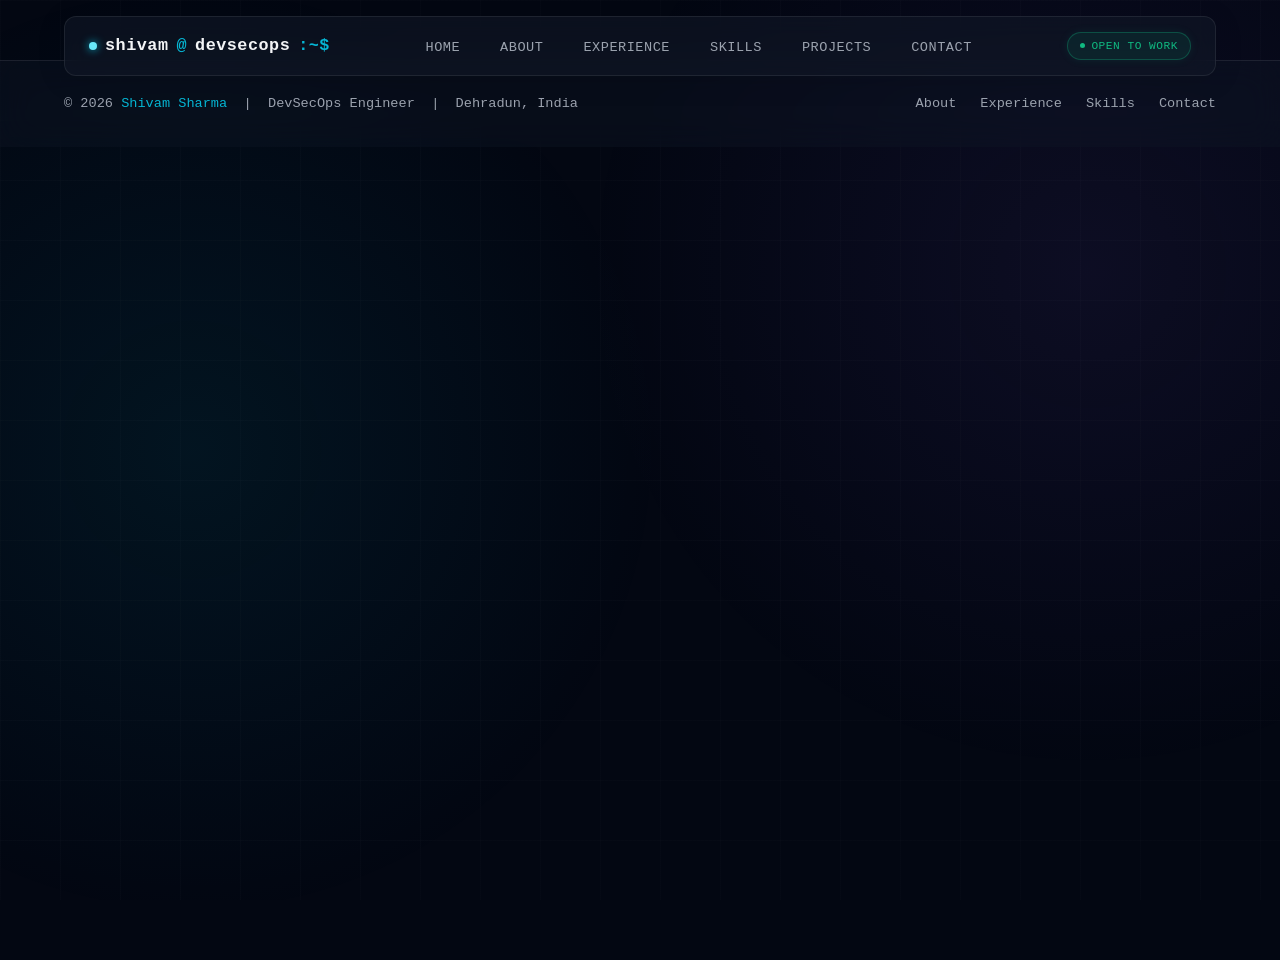
==== commit 3e79036d: "Updates" ====
--- a/index.html
+++ b/index.html
@@ -1 +1 @@
-<!doctype html><html lang="en"><head><meta charset="utf-8"/><link rel="icon" href="/favicon.ico"/><meta name="viewport" content="width=device-width,initial-scale=1"/><meta name="theme-color" content="#000000"/><meta name="description" content="Web site created using create-react-app"/><link rel="apple-touch-icon" href="/logo192.png"/><link rel="manifest" href="/manifest.json"/><title>React App</title><script defer="defer" src="/static/js/main.df56a4cb.js"></script><link href="/static/css/main.07ab965f.css" rel="stylesheet"></head><body><noscript>You need to enable JavaScript to run this app.</noscript><div id="root"></div></body></html>+<!doctype html><html lang="en"><head><meta charset="utf-8"/><link rel="icon" href="/favicon.ico"/><meta name="viewport" content="width=device-width,initial-scale=1"/><meta name="theme-color" content="#000000"/><meta name="description" content="Web site created using create-react-app"/><link rel="apple-touch-icon" href="/logo192.png"/><link rel="manifest" href="/manifest.json"/><title>React App</title><script>!function(){var e=sessionStorage.redirect;delete sessionStorage.redirect,e&&e!==location.href&&history.replaceState(null,null,e)}()</script><script defer="defer" src="/static/js/main.76795db6.js"></script><link href="/static/css/main.3bc937ee.css" rel="stylesheet"></head><body><noscript>You need to enable JavaScript to run this app.</noscript><div id="root"></div></body></html>
--- a/static/css/main.3bc937ee.css
+++ b/static/css/main.3bc937ee.css
@@ -0,0 +1,2 @@
+.navbar-wrapper{left:0;padding:16px 5%;position:fixed;right:0;top:0;transition:padding .3s ease;z-index:1000}.navbar-wrapper.scrolled{padding:8px 5%}.navbar{border-radius:100px;height:60px;justify-content:space-between;padding:0 24px}.nav-logo,.navbar{align-items:center;display:flex}.nav-logo{color:var(--text);font-family:var(--mono);font-size:1.05rem;font-weight:600;gap:8px;letter-spacing:.5px}.nav-logo .accent{color:var(--cyan)}.nav-logo-dot{animation:blink 2s infinite;background:var(--cyan-neon);border-radius:50%;box-shadow:0 0 8px var(--cyan);height:8px;width:8px}.nav-links{align-items:center;display:flex;gap:8px;list-style:none}.nav-links a,.nav-links li{position:relative}.nav-links a{border-radius:100px;color:var(--text-muted);font-family:var(--mono);font-size:.85rem;font-weight:500;letter-spacing:.5px;padding:8px 16px;text-decoration:none;text-transform:uppercase;transition:color .2s;z-index:1}.nav-links a:hover{color:var(--text)}.nav-indicator{background:#06b6d426;border:1px solid #06b6d44d;border-radius:100px;inset:0;position:absolute;z-index:-1}.nav-actions{align-items:center;display:flex;gap:16px}.nav-badge{align-items:center;background:#10b9811a;border:1px solid #10b9814d;border-radius:20px;box-shadow:0 0 10px #10b9811a;color:var(--green);display:inline-flex;font-family:var(--mono);font-size:.7rem;gap:6px;letter-spacing:.5px;padding:4px 12px;text-transform:uppercase}.nav-badge-dot{animation:blink 1.5s infinite;background:var(--green);border-radius:50%;height:5px;width:5px}.nav-burger{align-items:center;background:none;border:none;cursor:pointer;display:none;justify-content:center;padding:4px;z-index:1002}.mobile-nav{border-radius:24px;left:5%;padding:16px;position:fixed;right:5%;top:80px;z-index:999}.mobile-nav,.mobile-nav ul{display:flex;flex-direction:column}.mobile-nav ul{gap:8px;list-style:none}.mobile-nav ul li a{background:#ffffff05;border-radius:12px;color:var(--text-muted);display:block;font-family:var(--mono);font-size:1rem;padding:14px 20px;text-decoration:none;transition:all .2s}.mobile-nav ul li a.active,.mobile-nav ul li a:hover{background:#06b6d41a;border:1px solid #06b6d433;color:var(--cyan)}.mobile-nav-footer{align-items:center;border-top:1px solid var(--border);display:flex;justify-content:center;margin-top:16px;padding-top:16px}.mobile-nav-badge{align-items:center;background:#10b9811a;border:1px solid #10b9814d;border-radius:20px;color:var(--green);display:inline-flex;font-family:var(--mono);font-size:.8rem;gap:6px;padding:8px 16px}@media (max-width:992px){.nav-badge,.nav-links{display:none}.nav-burger{display:flex}}.site-footer{align-items:center;backdrop-filter:blur(16px);-webkit-backdrop-filter:blur(16px);background:#11182766;border-top:1px solid var(--border);display:flex;flex-wrap:wrap;gap:16px;justify-content:space-between;margin-top:60px;padding:32px 5%}.footer-copy{color:var(--text-muted);font-family:var(--mono);font-size:.85rem}.footer-copy span.accent{color:var(--cyan);font-weight:500}.footer-links{display:flex;gap:24px}.footer-links a{color:var(--text-muted);font-family:var(--mono);font-size:.85rem;text-decoration:none;transition:color .2s}.footer-links a:hover{color:var(--text)}@media (max-width:768px){.site-footer{align-items:center;flex-direction:column;gap:16px;padding:32px 4%;text-align:center}.footer-links{flex-wrap:wrap;gap:16px;justify-content:center}}.container{margin:0 auto;max-width:1200px;padding:100px 5%}.hero{align-items:center;display:flex;gap:60px;justify-content:space-between;margin:0 auto;max-width:1400px;min-height:calc(100vh - 60px);overflow:hidden;padding:80px 5% 40px;position:relative}.hero-glow{background:radial-gradient(circle,#06b6d426 0,#0000 60%);height:800px;right:-250px;top:-150px;width:800px}.hero-glow,.hero-glow-2{pointer-events:none;position:absolute}.hero-glow-2{background:radial-gradient(circle,#8b5cf61f 0,#0000 60%);bottom:-150px;height:500px;left:-150px;width:500px}.hero-left{flex:1 1;max-width:700px;position:relative;z-index:1}.hero-terminal{align-items:center;background:#111827cc!important;border-radius:8px;display:inline-flex;font-family:var(--mono);font-size:.85rem;gap:8px;margin-bottom:24px;padding:8px 16px}.hero-terminal .prompt{color:var(--green)}.hero-terminal .cmd{color:var(--cyan)}.cursor{animation:blink 1s infinite;background:var(--cyan);display:inline-block;height:16px;vertical-align:middle;width:8px}.open-to-work{align-items:center;background:#10b9811a;border:1px solid #10b9814d;border-radius:100px;box-shadow:0 0 20px #10b9811a;color:var(--green);display:inline-flex;font-size:.85rem;font-weight:600;gap:10px;margin-bottom:24px;padding:8px 16px}.otw-dot{animation:blink 2s infinite;background:var(--green);border-radius:50%;box-shadow:0 0 8px var(--green);height:8px;width:8px}.hero-name{font-size:clamp(3rem,6vw,4.5rem);font-weight:900;letter-spacing:-1px;line-height:1.1;margin-bottom:12px}.hero-name .accent{color:var(--cyan);text-shadow:0 0 30px #06b6d466}.hero-role{align-items:center;color:var(--text-muted);display:flex;flex-wrap:wrap;font-size:clamp(1.1rem,2vw,1.25rem);font-weight:500;gap:12px;margin-bottom:24px}.role-sep{color:var(--border-lt)}.hero-desc{color:var(--text-muted);font-size:1.05rem;line-height:1.8;margin-bottom:40px;max-width:600px}.hero-btns{margin-bottom:48px}.hero-btns,.hero-stats{display:flex;flex-wrap:wrap;gap:16px}.stat{align-items:center;background:#11182766!important;display:flex;flex:1 1;flex-direction:column;min-width:140px;padding:20px;text-align:center}.stat-num{color:var(--cyan);font-family:var(--mono);font-size:2.2rem;font-weight:900;line-height:1;margin-bottom:8px;text-shadow:0 0 20px #06b6d44d}.stat-lbl{color:var(--text-muted);font-size:.75rem;font-weight:600;letter-spacing:1px;text-transform:uppercase}.hero-right{flex:0 0 420px;perspective:1000px}.hero-card{background:#111827b3!important;border-color:var(--border-lt)!important;overflow:hidden;position:relative;z-index:1}.hero-card-header{align-items:center;background:#0003;border-bottom:1px solid var(--border);display:flex;gap:12px;padding:14px 20px}.hero-card-dots{display:flex;gap:6px}.hero-card-dot{border-radius:50%;height:10px;opacity:.8;width:10px}.header-title{color:var(--text-muted);font-family:var(--mono);font-size:.8rem;margin-left:auto}.hero-card-body{padding:32px 24px}.profile-row{border-bottom:1px dashed var(--border-lt);gap:16px;margin-bottom:24px;padding-bottom:24px}.profile-avatar,.profile-row{align-items:center;display:flex}.profile-avatar{background:#06b6d41a;border:1px solid #06b6d44d;border-radius:16px;box-shadow:0 0 20px #06b6d426;flex-shrink:0;height:64px;justify-content:center;width:64px}.profile-name{color:var(--text);font-size:1.1rem;font-weight:800;margin-bottom:4px}.profile-title{color:var(--cyan);font-family:var(--mono);font-size:.85rem}.info-list{display:flex;flex-direction:column;gap:16px;margin-bottom:24px}.info-line{align-items:center;display:flex;font-size:.85rem;gap:10px}.info-icon{color:var(--text-muted);flex-shrink:0;opacity:.7}.info-line-k{color:var(--text-muted);font-weight:500;width:80px}.info-line-v{color:var(--text);flex:1 1;font-weight:500;overflow:hidden;text-overflow:ellipsis;white-space:nowrap}.info-line-v.cyan{color:var(--cyan)}.hero-card-tags{border-top:1px dashed var(--border-lt);display:flex;flex-wrap:wrap;gap:8px;padding-top:24px}.tech-grid{grid-gap:24px;display:grid;gap:24px;grid-template-columns:repeat(auto-fit,minmax(320px,1fr))}.tech-card{background:#11182766!important;padding:24px}.tech-card:hover{box-shadow:0 10px 40px #0003;transform:translateY(-4px)}.tech-cat-header{align-items:center;border-bottom:1px solid var(--border);display:flex;gap:12px;margin-bottom:20px;padding-bottom:16px}.tech-icon{filter:drop-shadow(0 0 8px currentColor);opacity:.9}.tech-cat-label{color:var(--text);font-size:1.1rem;font-weight:700}.tech-pills{display:flex;flex-wrap:wrap;gap:10px}.tech-pill{background:#ffffff08;border:1px solid var(--border);border-radius:6px;color:var(--text-muted);cursor:default;font-size:.8rem;padding:6px 12px;transition:all .2s}.tech-pill:hover{background:#06b6d41a;border-color:#06b6d44d;color:var(--cyan)}.exp-preview-card{margin-bottom:24px;transition:transform .3s ease}.exp-preview-card.highlight{background:linear-gradient(145deg,#11182799,#111827cc)!important;border:1px solid #06b6d433!important}.exp-preview-card.highlight:hover{border-color:#06b6d480!important;box-shadow:0 10px 40px #06b6d41a!important;transform:scale(1.01)}.exp-card-top{align-items:flex-start;border-bottom:1px solid var(--border);display:flex;flex-wrap:wrap;gap:16px;justify-content:space-between;padding:28px 32px}.exp-card-role{color:var(--text);font-size:1.25rem;font-weight:800;margin-bottom:6px}.exp-card-company{align-items:center;color:var(--text-muted);display:flex;flex-wrap:wrap;font-size:1rem;gap:8px}.exp-card-date{background:#06b6d41a;border:1px solid #06b6d433;border-radius:100px;color:var(--cyan);font-family:var(--mono);font-size:.85rem;font-weight:600;padding:6px 14px;white-space:nowrap}.exp-card-body{padding:28px 32px}.exp-list{grid-gap:16px;display:grid;gap:16px;grid-template-columns:1fr 1fr;list-style:none;padding:0}.exp-list li{color:var(--text-muted);font-size:.95rem;line-height:1.6;padding-left:20px;position:relative}.exp-list li:before{background:var(--cyan);border-radius:50%;box-shadow:0 0 8px var(--cyan);content:"";height:6px;left:0;position:absolute;top:10px;width:6px}.exp-card-footer{background:#0003;border-top:1px solid var(--border);display:flex;flex-wrap:wrap;gap:10px;padding:16px 32px}.exp-grid-2{grid-gap:24px;display:grid;gap:24px;grid-template-columns:1fr 1fr;margin-bottom:40px}.exp-preview-card.compact .exp-card-top{border-bottom:none;padding:24px}.exp-preview-card.compact .exp-card-role{font-size:1.05rem}.exp-preview-card.compact:hover{border-color:var(--border-lt)!important;transform:translateY(-4px)}.section-action{display:flex;justify-content:center;margin-top:48px}.proj-preview-grid{grid-gap:24px;display:grid;gap:24px;grid-template-columns:repeat(3,1fr)}.pp-card{background:#11182766!important;display:flex;flex-direction:column;transition:transform .3s ease}.pp-card:hover{border-color:#8b5cf666!important;box-shadow:0 20px 40px #0000004d;transform:translateY(-8px)}.pp-header{align-items:flex-start;display:flex;justify-content:space-between;padding:24px}.pp-icon-box{background:#ffffff08;border:1px solid var(--border);border-radius:12px;padding:12px}.pp-body{flex:1 1;padding:0 24px 24px}.pp-title{color:var(--text);font-size:1.1rem;font-weight:800;line-height:1.4;margin-bottom:12px}.pp-desc{color:var(--text-muted);font-size:.9rem;line-height:1.6}.pp-footer{background:#0000001a;border-top:1px solid var(--border);padding:20px 24px}.pp-tags{display:flex;flex-wrap:wrap;gap:8px}.cta-band{display:flex;justify-content:center;padding:100px 5%}.cta-content{align-items:center;background:linear-gradient(145deg,#8b5cf60d,#06b6d40d)!important;border-color:#8b5cf64d!important;max-width:800px;padding:60px 40px;text-align:center;width:100%}.cta-content h2{font-size:clamp(1.8rem,4vw,2.5rem);font-weight:900;margin-bottom:16px}.cta-content p{color:var(--text-muted);font-size:1.05rem;line-height:1.6;margin:0 auto 32px;max-width:560px}.cta-btns{display:flex;flex-wrap:wrap;gap:16px;justify-content:center}@media (max-width:1200px){.hero{grid-template-columns:1fr;justify-content:center;text-align:center}.hero,.hero-left{flex-direction:column}.hero-left{align-items:center;display:flex;margin:0 auto}.hero-desc{margin-left:auto;margin-right:auto}.hero-btns,.hero-stats{justify-content:center}.proj-preview-grid{grid-template-columns:repeat(2,1fr)}.info-line-v{text-align:right}}@media (max-width:768px){.container{padding:60px 4%}.hero{padding:60px 4% 40px}.exp-list{gap:12px}.exp-grid-2,.exp-list,.proj-preview-grid,.tech-grid{grid-template-columns:1fr}.hero-card{display:none}.hero-stats{width:100%}.stat{padding:16px}.cta-content{padding:40px 20px}}@media (max-width:480px){.hero-stats{gap:12px}.stat{border-right:none;flex:1 1 100%;margin-right:0;min-width:100%}.hero-btns{flex-direction:column;width:100%}.hero-btns .btn{justify-content:center}}.about-grid{grid-gap:32px;display:grid;gap:32px;grid-template-columns:repeat(auto-fit,minmax(320px,1fr))}.comp-item{align-items:flex-start;background:#ffffff05;border:1px solid var(--border);border-radius:var(--radius);display:flex;gap:16px;padding:16px;transition:all .2s ease}.comp-item:hover{background:#06b6d40d;border-color:#06b6d433;transform:translateY(-2px)}*,:after,:before{box-sizing:border-box;margin:0;padding:0}:root{--bg:#030712;--bg2:#111827;--bg3:#1f2937;--bg4:#374151;--cyan:#06b6d4;--cyan-dk:#0891b2;--cyan-lt:#22d3ee;--cyan-neon:#67e8f9;--purple:#8b5cf6;--purple-lt:#a78bfa;--purple-neon:#c084fc;--green:#10b981;--red:#ef4444;--text:#f3f4f6;--text-muted:#9ca3af;--border:#ffffff14;--border-lt:#ffffff26;--radius:12px;--font:"Inter","Segoe UI",system-ui,-apple-system,sans-serif;--mono:"JetBrains Mono","Fira Code","Courier New",monospace}html{scroll-behavior:smooth}body{background:#030712;background:var(--bg);color:#f3f4f6;color:var(--text);font-family:Inter,Segoe UI,system-ui,-apple-system,sans-serif;font-family:var(--font);line-height:1.65;min-height:100vh;overflow-x:hidden}body:before{background-attachment:fixed;background-image:radial-gradient(circle at 15% 50%,#06b6d414 0,#0000 40%),radial-gradient(circle at 85% 30%,#8b5cf614 0,#0000 40%),linear-gradient(hsla(0,0%,100%,.015) 1px,#0000 0),linear-gradient(90deg,hsla(0,0%,100%,.015) 1px,#0000 0);background-size:100% 100%,100% 100%,60px 60px,60px 60px;content:"";inset:0;pointer-events:none;position:fixed;z-index:-1}a{color:#06b6d4;color:var(--cyan);text-decoration:none;transition:color .2s}a:hover{color:#22d3ee;color:var(--cyan-lt)}::-webkit-scrollbar{width:5px}::-webkit-scrollbar-track{background:#111827;background:var(--bg2)}::-webkit-scrollbar-thumb{background:#0891b2;background:var(--cyan-dk);border-radius:3px}.page{min-height:100vh;padding-top:64px}.section-eyebrow{align-items:center;color:#06b6d4;color:var(--cyan);display:flex;font-family:JetBrains Mono,Fira Code,Courier New,monospace;font-family:var(--mono);font-size:.72rem;gap:8px;letter-spacing:3px;margin-bottom:10px;text-transform:uppercase}.section-eyebrow:before{color:#06b6d4;color:var(--cyan);content:">"}.section-title{font-size:clamp(1.8rem,3.5vw,2.6rem);font-weight:800;line-height:1.2;margin-bottom:14px}.section-title .accent{color:#06b6d4;color:var(--cyan)}.section-title .accent-p{color:#a78bfa;color:var(--purple-lt)}.section-divider{background:linear-gradient(90deg,#06b6d4,#0000);background:linear-gradient(90deg,var(--cyan),#0000);border-radius:2px;height:2px;margin-bottom:52px;width:40px}.page-header{background:#111827;background:var(--bg2);border-bottom:1px solid #ffffff14;border-bottom:1px solid var(--border);padding:60px 5% 48px}.btn{align-items:center;border:none;border-radius:12px;border-radius:var(--radius);cursor:pointer;display:inline-flex;font-family:Inter,Segoe UI,system-ui,-apple-system,sans-serif;font-family:var(--font);font-size:.9rem;font-weight:600;gap:8px;padding:11px 26px;text-decoration:none;transition:all .25s}.btn-primary{background:#06b6d4;background:var(--cyan);color:#030712;color:var(--bg)}.btn-primary:hover{background:#22d3ee;background:var(--cyan-lt);box-shadow:0 8px 24px #00d4ff40;color:#030712;color:var(--bg);transform:translateY(-2px)}.btn-outline{background:#0000;border:1.5px solid #06b6d4;border:1.5px solid var(--cyan);color:#06b6d4;color:var(--cyan)}.btn-outline:hover{background:#00d4ff14;transform:translateY(-2px)}.btn-purple{background:#8b5cf6;background:var(--purple);color:#fff}.btn-purple:hover{background:#6d28d9;box-shadow:0 8px 24px #7c3aed4d;transform:translateY(-2px)}.tag{background:#00d4ff14;border:1px solid #00d4ff2e;border-radius:4px;color:#06b6d4;color:var(--cyan);display:inline-block;font-family:JetBrains Mono,Fira Code,Courier New,monospace;font-family:var(--mono);font-size:.75rem;padding:3px 10px}.tag-purple{background:#7c3aed1a;border-color:#7c3aed40;color:#a78bfa;color:var(--purple-lt)}.tag-green{background:#10b9811a;border-color:#10b98140;color:#10b981;color:var(--green)}.tag-gray{background:#374151;background:var(--bg4);border-color:#ffffff14;border-color:var(--border);color:#9ca3af;color:var(--text-muted)}@media (max-width:768px){.page-header{padding:48px 4% 36px}.section-divider{margin-bottom:36px}.section-title{font-size:clamp(1.5rem,7vw,2.2rem)}.btn{font-size:.85rem;padding:10px 20px}}.glass-panel{backdrop-filter:blur(12px);-webkit-backdrop-filter:blur(12px);background:#11182799;border:1px solid #ffffff14;border:1px solid var(--border);border-radius:12px;border-radius:var(--radius);box-shadow:0 4px 30px #0000001a;transition:border-color .3s ease,transform .3s ease,box-shadow .3s ease}.glass-panel:hover{border-color:#ffffff26;border-color:var(--border-lt)}@keyframes blink{0%,to{opacity:1}50%{opacity:0}}@keyframes spin{to{transform:rotate(1turn)}}
+/*# sourceMappingURL=main.3bc937ee.css.map*/
